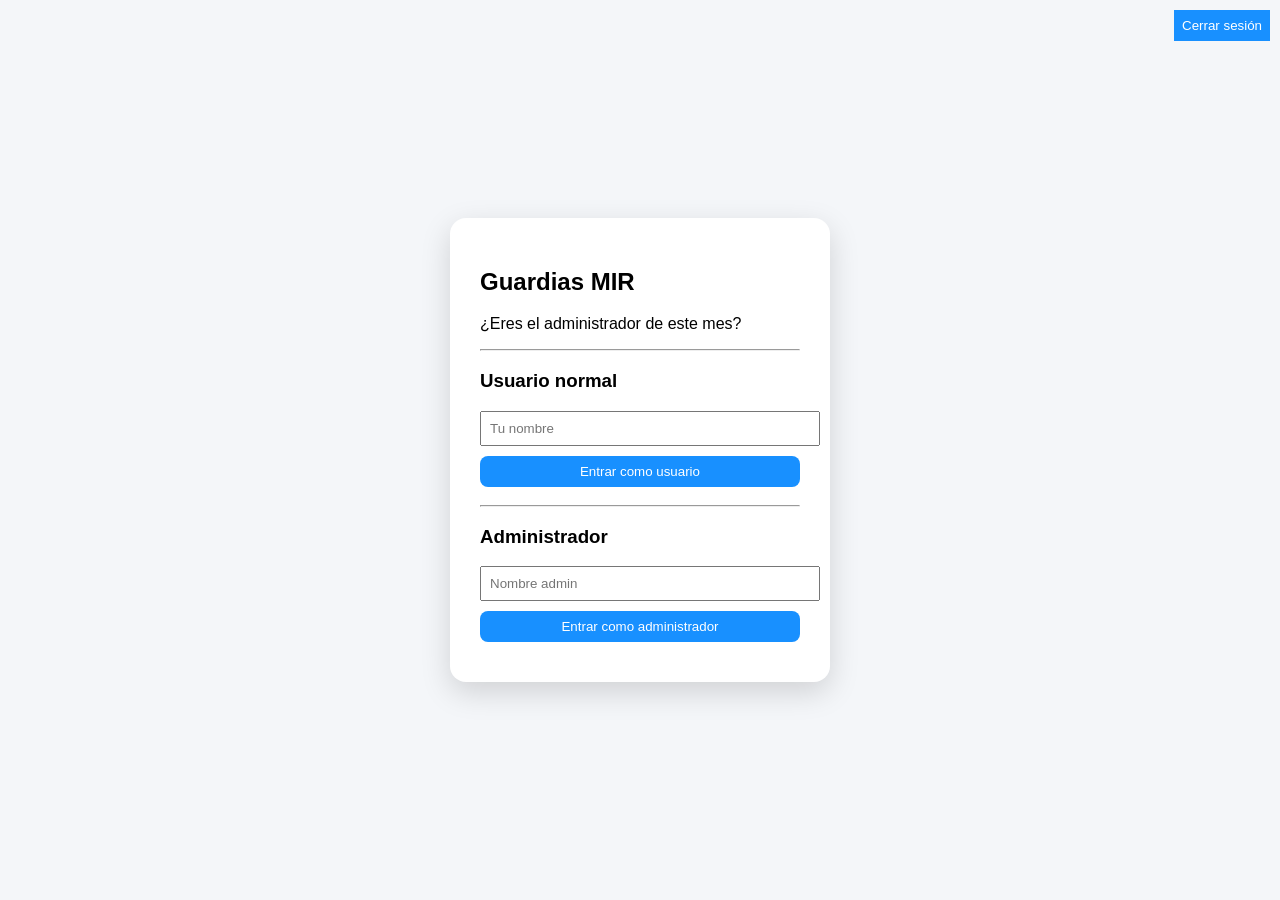
==== index.html @ bfbf1c12 "v9" ====
<!DOCTYPE html>
<html lang="es">
<head>
  <meta charset="UTF-8">
  <title>Guardias MIR</title>
  <link rel="stylesheet" href="styles.css">
</head>

<body>

<!-- LOGIN -->
<div id="loginScreen" class="login-overlay">

  <div class="login-card">
    <h2>Guardias MIR</h2>

    <p>¿Eres el administrador de este mes?</p>

    <hr>

    <h3>Usuario normal</h3>
    <input id="userNameLogin" placeholder="Tu nombre">
    <button onclick="loginUser()">Entrar como usuario</button>

    <hr>

    <h3>Administrador</h3>
    <input id="adminNameLogin" placeholder="Nombre admin">
    <button onclick="loginAdmin()">Entrar como administrador</button>

  </div>

</div>

<!-- TOP BAR -->
<div id="topBar" class="topbar hidden">
  <span id="roleBadge"></span>
  <button onclick="logout()">Cerrar sesión</button>
</div>

<!-- APP -->
<div id="app" class="hidden">

  <div class="container">

    <div class="calendar">
      <h2 id="monthTitle"></h2>
      <div id="calendarGrid"></div>
    </div>

    <div class="sidebar">

      <h3>Proponer guardias</h3>

      <input id="name" disabled>

      <select id="level">
        <option>R1</option>
        <option>R2</option>
        <option>R3</option>
        <option>R4</option>
      </select>

      <input id="numShifts" type="number" min="2" max="4" value="2">

      <input id="days" placeholder="1,5,12">

      <button onclick="submitProposal()">Enviar propuesta</button>

      <hr>

      <button id="resetBtn" onclick="resetMonth()">Reset mes</button>
      <button id="restoreBtn" onclick="restoreMonth()">Restaurar mes</button>

      <h3>Usuarios</h3>
      <div id="userList"></div>

    </div>

  </div>

</div>

<script src="app.js"></script>
</body>
</html>
---- styles.css ----
body {
  margin: 0;
  font-family: Arial;
  background: #f4f6f9;
}

.container {
  display: flex;
  height: 100vh;
}

.calendar {
  flex: 2;
  padding: 20px;
}

#calendarGrid {
  display: grid;
  grid-template-columns: repeat(7, 1fr);
  gap: 10px;
}

.day {
  background: white;
  border-radius: 10px;
  padding: 10px;
  min-height: 100px;
  box-shadow: 0 2px 5px rgba(0,0,0,0.1);
}

.day-number {
  font-weight: bold;
}

.shift {
  padding: 3px;
  margin-top: 4px;
  border-radius: 5px;
  font-size: 12px;
}

/* Estados */
.suggested { background: #ffe58a; }
.confirmed { background: #95de64; }
.conflict { background: #ff7875; }

.sidebar {
  flex: 1;
  background: #fff;
  padding: 20px;
  border-left: 1px solid #ddd;
}

input, select, button {
  width: 100%;
  margin-bottom: 10px;
  padding: 8px;
}

button {
  background: #1890ff;
  color: white;
  border: none;
  cursor: pointer;
}

.day.drag-over {
  outline: 2px dashed #1890ff;
}

.login {
  position: fixed;
  inset: 0;
  background: white;
  display: flex;
  flex-direction: column;
  justify-content: center;
  align-items: center;
  gap: 10px;
}
.hidden { display: none; }

.login-overlay {
  position: fixed;
  inset: 0;
  background: #f4f6f9;
  display: flex;
  justify-content: center;
  align-items: center;
}

.login-card {
  background: white;
  padding: 30px;
  border-radius: 16px;
  width: 320px;
  box-shadow: 0 10px 30px rgba(0,0,0,0.15);
}

.login-card input {
  width: 100%;
  padding: 8px;
  margin-bottom: 10px;
}

.login-card button {
  width: 100%;
  border-radius: 8px;
  margin-bottom: 10px;
}

.topbar {
  position: fixed;
  top: 10px;
  right: 10px;
  display: flex;
  gap: 10px;
  align-items: center;
}

#roleBadge {
  padding: 5px 10px;
  border-radius: 8px;
  color: white;
  font-weight: bold;
}

.admin { background: green; }
.user { background: gray; }
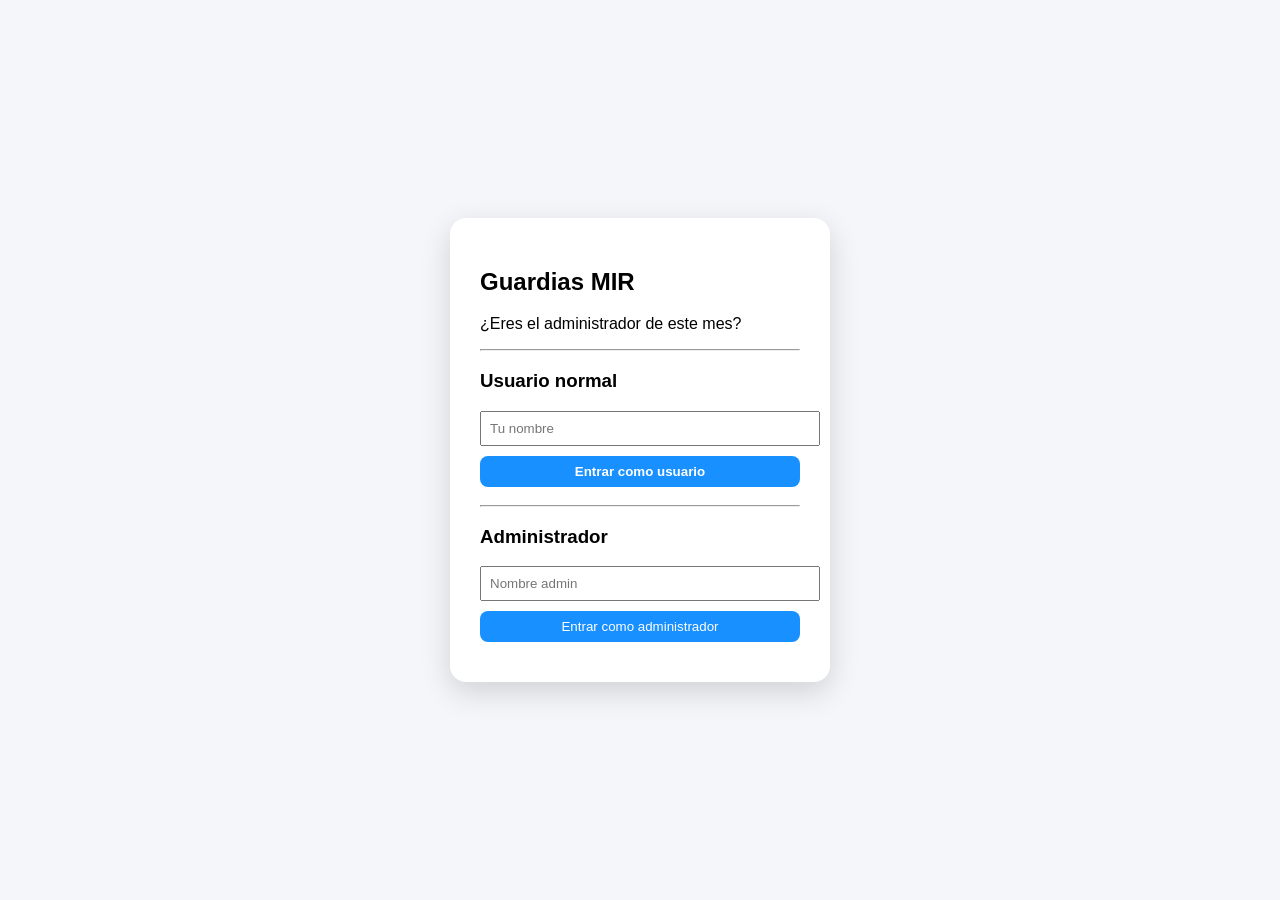
==== commit 0351d8ef: "V12" ====
--- a/index.html
+++ b/index.html
@@ -20,7 +20,9 @@
 
     <h3>Usuario normal</h3>
     <input id="userNameLogin" placeholder="Tu nombre">
-    <button onclick="loginUser()">Entrar como usuario</button>
+    <button onclick="loginUser()" style="background:#1890ff; font-weight:bold;">
+  Entrar como usuario
+</button>
 
     <hr>
 
@@ -36,6 +38,11 @@
 <div id="topBar" class="topbar hidden">
   <span id="roleBadge"></span>
   <button onclick="logout()">Cerrar sesión</button>
+  <div id="devPanel" class="hidden">
+  <button onclick="switchUser('user1')">Ana</button>
+  <button onclick="switchUser('user2')">Luis</button>
+  <button onclick="switchUser('user3')">Marta (Admin)</button>
+</div>
 </div>
 
 <!-- APP -->
--- a/styles.css
+++ b/styles.css
@@ -7,6 +7,7 @@
 .container {
   display: flex;
   height: 100vh;
+  width: 100%;
 }
 
 .calendar {
@@ -78,7 +79,9 @@
   align-items: center;
   gap: 10px;
 }
-.hidden { display: none; }
+.hidden {
+  display: none !important;
+}
 
 .login-overlay {
   position: fixed;
@@ -116,6 +119,7 @@
   display: flex;
   gap: 10px;
   align-items: center;
+  display: flex;
 }
 
 #roleBadge {
@@ -127,3 +131,8 @@
 
 .admin { background: green; }
 .user { background: gray; }
+#app {
+  width: 100%;
+  height: 100vh;
+  display: flex;
+}
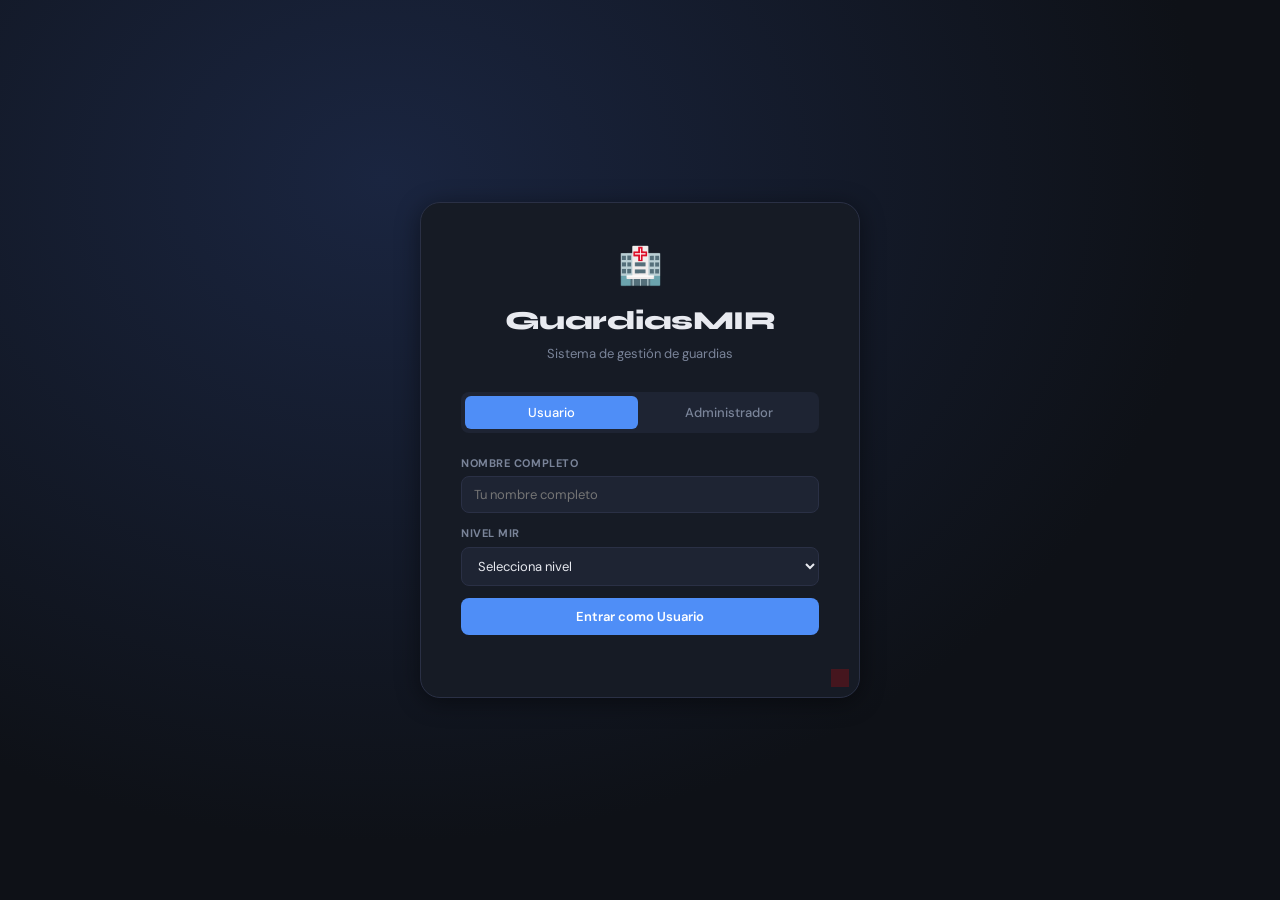
==== commit 028d949b: "v13" ====
--- a/index.html
+++ b/index.html
@@ -1,91 +1,251 @@
 <!DOCTYPE html>
 <html lang="es">
 <head>
-  <meta charset="UTF-8">
-  <title>Guardias MIR</title>
-  <link rel="stylesheet" href="styles.css">
+  <meta charset="UTF-8" />
+  <meta name="viewport" content="width=device-width, initial-scale=1.0"/>
+  <title>GuardiasMIR — Gestión de Guardias</title>
+  <link rel="stylesheet" href="styles.css"/>
+  <link href="https://fonts.googleapis.com/css2?family=DM+Sans:wght@300;400;500;600;700&family=Syne:wght@700;800&display=swap" rel="stylesheet"/>
 </head>
-
 <body>
 
-<!-- LOGIN -->
-<div id="loginScreen" class="login-overlay">
-
+<!-- ===================== LOGIN SCREEN ===================== -->
+<div id="login-screen" class="login-screen">
   <div class="login-card">
-    <h2>Guardias MIR</h2>
-
-    <p>¿Eres el administrador de este mes?</p>
-
-    <hr>
-
-    <h3>Usuario normal</h3>
-    <input id="userNameLogin" placeholder="Tu nombre">
-    <button onclick="loginUser()" style="background:#1890ff; font-weight:bold;">
-  Entrar como usuario
-</button>
-
-    <hr>
-
-    <h3>Administrador</h3>
-    <input id="adminNameLogin" placeholder="Nombre admin">
-    <button onclick="loginAdmin()">Entrar como administrador</button>
-
+    <div class="login-logo">
+      <span class="logo-icon">🏥</span>
+      <h1 class="logo-title">GuardiasMIR</h1>
+      <p class="logo-sub">Sistema de gestión de guardias</p>
+    </div>
+
+    <div class="login-tabs" id="login-tabs-bar">
+      <button class="tab-btn active" data-tab="user">Usuario</button>
+      <button class="tab-btn" data-tab="admin">Administrador</button>
+    </div>
+
+    <!-- Tab Usuario -->
+    <div id="tab-user" class="tab-content active">
+      <div class="form-group">
+        <label>Nombre completo</label>
+        <input type="text" id="login-user-name" placeholder="Tu nombre completo" autocomplete="off"/>
+      </div>
+      <div class="form-group">
+        <label>Nivel MIR</label>
+        <select id="login-user-level">
+          <option value="">Selecciona nivel</option>
+          <option value="R1">R1</option>
+          <option value="R2">R2</option>
+          <option value="R3">R3</option>
+          <option value="R4">R4</option>
+        </select>
+      </div>
+      <button class="btn-primary" id="btn-login-user">Entrar como Usuario</button>
+    </div>
+
+    <!-- Tab Administrador -->
+    <div id="tab-admin" class="tab-content">
+      <div class="form-group">
+        <label>Nombre de administrador</label>
+        <input type="text" id="login-admin-name" placeholder="Nombre del admin" autocomplete="off"/>
+      </div>
+      <div class="form-group">
+        <label>Contraseña</label>
+        <input type="password" id="login-admin-pass" placeholder="••••••••" autocomplete="off"/>
+      </div>
+      <button class="btn-primary" id="btn-login-admin">Entrar como Admin</button>
+    </div>
+
+    <!-- Tab DEV (oculto, triple clic esquina inferior derecha) -->
+    <div id="tab-dev" class="tab-content tab-dev-hidden">
+      <div class="dev-panel-header">
+        <span class="dev-badge-label">⚡ DEV MODE</span>
+        <span class="dev-panel-hint">Solo visible en entorno de pruebas</span>
+      </div>
+
+      <button class="btn-dev-enter" id="btn-login-dev">Entrar como DEV</button>
+
+      <div class="dev-divider">Cambiar a usuario existente</div>
+      <div id="dev-login-users-list" class="dev-login-users-list"></div>
+
+      <div class="dev-divider">Crear usuario rápido</div>
+      <div class="dev-quick-create">
+        <input type="text" id="dev-quick-name" placeholder="Nombre" class="dev-input"/>
+        <select id="dev-quick-level" class="dev-input">
+          <option value="R1">R1</option>
+          <option value="R2">R2</option>
+          <option value="R3">R3</option>
+          <option value="R4">R4</option>
+        </select>
+        <select id="dev-quick-rol" class="dev-input">
+          <option value="user">Usuario</option>
+          <option value="admin">Admin</option>
+        </select>
+        <button class="btn-dev-create-quick" id="btn-dev-quick-create">+ Crear y entrar</button>
+      </div>
+    </div>
+
+    <!-- Hotspot DEV invisible (esquina inferior derecha) -->
+    <div id="dev-trigger" class="dev-trigger"></div>
+
+    <div id="login-error" class="login-error"></div>
   </div>
-
 </div>
 
-<!-- TOP BAR -->
-<div id="topBar" class="topbar hidden">
-  <span id="roleBadge"></span>
-  <button onclick="logout()">Cerrar sesión</button>
-  <div id="devPanel" class="hidden">
-  <button onclick="switchUser('user1')">Ana</button>
-  <button onclick="switchUser('user2')">Luis</button>
-  <button onclick="switchUser('user3')">Marta (Admin)</button>
+<!-- ===================== APP ===================== -->
+<div id="app" class="app hidden">
+
+  <header class="topbar">
+    <div class="topbar-brand">🏥 <span>GuardiasMIR</span></div>
+    <div class="topbar-right">
+      <span id="topbar-rol" class="topbar-rol"></span>
+      <span id="topbar-user" class="topbar-user"></span>
+      <button class="btn-logout" id="btn-logout">Cerrar sesión</button>
+    </div>
+  </header>
+
+  <div class="main-layout">
+
+    <!-- CALENDARIO -->
+    <main class="calendar-area">
+      <div class="calendar-header">
+        <button class="cal-nav" id="btn-prev">‹</button>
+        <h2 id="calendar-title"></h2>
+        <button class="cal-nav" id="btn-next">›</button>
+      </div>
+      <div class="weekdays-header">
+        <div>Lun</div><div>Mar</div><div>Mié</div>
+        <div>Jue</div><div>Vie</div><div>Sáb</div><div>Dom</div>
+      </div>
+      <div class="calendar-grid" id="calendar-grid"></div>
+
+      <div id="pdf-section" class="pdf-section hidden">
+        <button class="btn-pdf" id="btn-export-pdf">📄 Exportar PDF del mes aprobado</button>
+      </div>
+    </main>
+
+    <!-- SIDEBAR -->
+    <aside class="sidebar">
+
+      <!-- Formulario propuesta -->
+      <div class="sidebar-card" id="form-card">
+        <h3 class="sidebar-title">📝 Proponer guardia</h3>
+
+        <div id="form-deadline-warning" class="alert-box alert-orange hidden">
+          ⚠️ Fuera de plazo. Las propuestas del mes siguiente solo se aceptan del día 1 al 15 del mes actual.
+        </div>
+        <div id="form-current-month-info" class="alert-box alert-blue hidden">
+          📅 Estás viendo el mes actual. Propón guardias directamente.
+        </div>
+
+        <div id="form-body">
+          <div class="form-group">
+            <label>Nombre</label>
+            <input type="text" id="prop-name" readonly/>
+          </div>
+          <div class="form-group">
+            <label>Nivel</label>
+            <input type="text" id="prop-level" readonly/>
+          </div>
+          <div class="form-group">
+            <label>Nº de guardias <span class="label-hint">(máx 5)</span></label>
+            <input type="number" id="prop-count" min="1" max="5" placeholder="Entre 1 y 5"/>
+          </div>
+          <div class="form-group">
+            <label>Días <span class="label-hint">(solo números, separados por comas)</span></label>
+            <input type="text" id="prop-days" placeholder="Ej: 3, 10, 17" autocomplete="off" inputmode="numeric"/>
+            <div id="prop-days-warning" class="prop-warning"></div>
+          </div>
+          <button class="btn-primary" id="btn-submit-prop">Proponer guardias</button>
+        </div>
+      </div>
+
+      <!-- Admin: Acciones -->
+      <div class="sidebar-card hidden" id="admin-card">
+        <h3 class="sidebar-title">⚙️ Administración</h3>
+        <div class="admin-actions">
+          <button class="btn-admin" id="btn-approve">✅ Aprobar mes visible</button>
+          <button class="btn-admin btn-warn" id="btn-reset">🗑️ Resetear mes visible</button>
+          <button class="btn-admin" id="btn-restore">♻️ Restaurar backup</button>
+        </div>
+        <div id="admin-status" class="admin-status"></div>
+      </div>
+
+      <!-- DEV: Panel gestión -->
+      <div class="sidebar-card hidden" id="dev-card">
+        <h3 class="sidebar-title">⚡ DEV — Gestión</h3>
+
+        <div class="dev-toggle-row">
+          <span class="dev-toggle-label">Permitir propuestas R1/R2</span>
+          <label class="toggle-switch">
+            <input type="checkbox" id="toggle-r1r2"/>
+            <span class="toggle-slider"></span>
+          </label>
+        </div>
+
+        <div class="dev-divider" style="margin:14px 0 10px">Crear usuario</div>
+        <div class="form-group">
+          <label>Nombre</label>
+          <input type="text" id="dev-new-name" placeholder="Nombre completo"/>
+        </div>
+        <div class="form-group">
+          <label>Nivel</label>
+          <select id="dev-new-level">
+            <option value="R1">R1</option>
+            <option value="R2">R2</option>
+            <option value="R3">R3</option>
+            <option value="R4">R4</option>
+          </select>
+        </div>
+        <div class="form-group">
+          <label>Rol</label>
+          <select id="dev-new-rol">
+            <option value="user">Usuario</option>
+            <option value="admin">Administrador</option>
+          </select>
+        </div>
+        <button class="btn-primary" id="btn-dev-create">Crear usuario</button>
+
+        <div class="dev-divider" style="margin:14px 0 10px">Cambiar sesión</div>
+        <div id="dev-user-switch-list" class="dev-switch-list"></div>
+      </div>
+
+      <!-- Lista usuarios (admin + dev) -->
+      <div class="sidebar-card hidden" id="users-card">
+        <div class="users-card-header">
+          <h3 class="sidebar-title" style="margin-bottom:0">👥 Usuarios registrados</h3>
+          <span id="users-count-badge" class="users-count-badge">0</span>
+        </div>
+        <div id="users-list" class="users-list"></div>
+      </div>
+
+    </aside>
+  </div>
 </div>
-</div>
-
-<!-- APP -->
-<div id="app" class="hidden">
-
-  <div class="container">
-
-    <div class="calendar">
-      <h2 id="monthTitle"></h2>
-      <div id="calendarGrid"></div>
-    </div>
-
-    <div class="sidebar">
-
-      <h3>Proponer guardias</h3>
-
-      <input id="name" disabled>
-
-      <select id="level">
-        <option>R1</option>
-        <option>R2</option>
-        <option>R3</option>
-        <option>R4</option>
-      </select>
-
-      <input id="numShifts" type="number" min="2" max="4" value="2">
-
-      <input id="days" placeholder="1,5,12">
-
-      <button onclick="submitProposal()">Enviar propuesta</button>
-
-      <hr>
-
-      <button id="resetBtn" onclick="resetMonth()">Reset mes</button>
-      <button id="restoreBtn" onclick="restoreMonth()">Restaurar mes</button>
-
-      <h3>Usuarios</h3>
-      <div id="userList"></div>
-
-    </div>
-
+
+<!-- ===================== MODAL DÍA ===================== -->
+<div id="day-modal" class="modal-overlay hidden">
+  <div class="modal-card">
+    <div class="modal-header">
+      <h3 id="modal-day-title">Guardias del día</h3>
+      <button class="modal-close" id="modal-close">✕</button>
+    </div>
+
+    <div id="modal-guards-list" class="modal-guards-list"></div>
+
+    <!-- Añadir guardia manualmente (solo admin/dev) -->
+    <div id="modal-add-guard-section" class="modal-add-section hidden">
+      <div class="modal-add-title">➕ Añadir guardia manualmente</div>
+      <div class="modal-add-row">
+        <select id="modal-add-user" class="modal-select">
+          <option value="">— Selecciona usuario —</option>
+        </select>
+        <button class="btn-modal-add" id="btn-modal-add-guard">Añadir</button>
+      </div>
+      <div id="modal-add-warning" class="prop-warning" style="margin-top:6px"></div>
+    </div>
+
+    <p id="modal-hint" class="modal-hint"></p>
   </div>
-
 </div>
 
 <script src="app.js"></script>
--- a/styles.css
+++ b/styles.css
@@ -1,138 +1,856 @@
+/* =============================================
+   GUARDIAS MIR — STYLES v2
+   ============================================= */
+
+:root {
+  --bg: #0e1117;
+  --bg2: #161b25;
+  --bg3: #1e2433;
+  --border: #2a3045;
+  --border-light: #333c54;
+  --text: #e8eaf0;
+  --text-muted: #7a8499;
+  --accent: #4f8ef7;
+  --accent-hover: #6ba3ff;
+  --green: #34c77b;
+  --yellow: #f5c842;
+  --red: #e05454;
+  --orange: #f08030;
+  --blue-soft: #3a7bd5;
+  --dev-color: #f5c842;
+  --admin-color: #34c77b;
+  --user-color: #a0aabe;
+  --radius: 12px;
+  --radius-sm: 8px;
+  --shadow: 0 4px 24px rgba(0,0,0,0.45);
+  --font-main: 'DM Sans', sans-serif;
+  --font-title: 'Syne', sans-serif;
+}
+
+*, *::before, *::after { box-sizing: border-box; margin: 0; padding: 0; }
+
 body {
-  margin: 0;
-  font-family: Arial;
-  background: #f4f6f9;
-}
-
-.container {
-  display: flex;
-  height: 100vh;
+  font-family: var(--font-main);
+  background: var(--bg);
+  color: var(--text);
+  min-height: 100vh;
+  font-size: 14px;
+  line-height: 1.5;
+}
+
+/* ===== LOGIN ===== */
+.login-screen {
+  display: flex;
+  align-items: center;
+  justify-content: center;
+  min-height: 100vh;
+  background: radial-gradient(ellipse at 30% 20%, #1a2540 0%, #0e1117 65%);
+}
+
+.login-card {
+  background: var(--bg2);
+  border: 1px solid var(--border);
+  border-radius: 20px;
+  padding: 36px 40px 32px;
   width: 100%;
-}
-
-.calendar {
-  flex: 2;
+  max-width: 440px;
+  box-shadow: var(--shadow);
+  position: relative;
+}
+
+.login-logo {
+  text-align: center;
+  margin-bottom: 28px;
+}
+.logo-icon { font-size: 36px; display: block; margin-bottom: 8px; }
+.logo-title {
+  font-family: var(--font-title);
+  font-size: 26px;
+  font-weight: 800;
+  letter-spacing: -0.5px;
+}
+.logo-sub { color: var(--text-muted); font-size: 13px; margin-top: 4px; }
+
+/* Tabs login */
+.login-tabs {
+  display: flex;
+  gap: 4px;
+  background: var(--bg3);
+  padding: 4px;
+  border-radius: var(--radius-sm);
+  margin-bottom: 22px;
+}
+.tab-btn {
+  flex: 1;
+  padding: 8px 12px;
+  border: none;
+  background: transparent;
+  color: var(--text-muted);
+  cursor: pointer;
+  border-radius: 6px;
+  font-family: var(--font-main);
+  font-size: 13px;
+  font-weight: 500;
+  transition: all 0.2s;
+}
+.tab-btn.active { background: var(--accent); color: #fff; }
+.tab-btn:hover:not(.active) { color: var(--text); }
+
+.tab-content { display: none; }
+.tab-content.active { display: block; }
+.tab-dev-hidden { display: none !important; }
+.tab-dev-hidden.dev-visible { display: block !important; }
+
+/* DEV panel en login */
+.dev-panel-header {
+  display: flex;
+  align-items: center;
+  justify-content: space-between;
+  margin-bottom: 14px;
+}
+.dev-badge-label {
+  font-size: 13px;
+  font-weight: 700;
+  color: var(--dev-color);
+  letter-spacing: 0.08em;
+}
+.dev-panel-hint {
+  font-size: 11px;
+  color: #555;
+}
+
+.btn-dev-enter {
+  width: 100%;
+  padding: 10px;
+  background: #1e1a08;
+  border: 1px solid var(--dev-color);
+  color: var(--dev-color);
+  border-radius: var(--radius-sm);
+  font-family: var(--font-main);
+  font-size: 13px;
+  font-weight: 700;
+  cursor: pointer;
+  transition: background 0.2s;
+  margin-bottom: 12px;
+}
+.btn-dev-enter:hover { background: #2a2510; }
+
+.dev-divider {
+  text-align: center;
+  font-size: 11px;
+  color: #444;
+  position: relative;
+  margin: 10px 0;
+}
+.dev-divider::before, .dev-divider::after {
+  content: '';
+  position: absolute;
+  top: 50%;
+  width: 30%;
+  height: 1px;
+  background: var(--border);
+}
+.dev-divider::before { left: 0; }
+.dev-divider::after { right: 0; }
+
+/* Lista usuarios en login DEV */
+.dev-login-users-list {
+  display: flex;
+  flex-direction: column;
+  gap: 5px;
+  max-height: 160px;
+  overflow-y: auto;
+  margin-bottom: 10px;
+  padding-right: 2px;
+}
+.dev-login-user-item {
+  display: flex;
+  align-items: center;
+  justify-content: space-between;
+  padding: 6px 10px;
+  background: var(--bg3);
+  border-radius: 6px;
+  font-size: 12px;
+  border: 1px solid var(--border);
+}
+.dev-login-user-item .info { color: var(--text-muted); }
+.dev-login-user-item .info strong { color: var(--text); }
+.dev-login-user-badge {
+  font-size: 10px;
+  padding: 1px 6px;
+  border-radius: 10px;
+  font-weight: 700;
+  margin: 0 6px;
+}
+.badge-admin { background: #0d2018; color: var(--admin-color); }
+.badge-user  { background: var(--bg); color: var(--text-muted); }
+.badge-dev   { background: #2a2510; color: var(--dev-color); }
+
+.btn-switch-login {
+  font-size: 11px;
+  padding: 3px 10px;
+  background: var(--accent);
+  color: #fff;
+  border: none;
+  border-radius: 4px;
+  cursor: pointer;
+  white-space: nowrap;
+}
+.btn-del-login {
+  font-size: 11px;
+  padding: 3px 8px;
+  background: transparent;
+  color: var(--red);
+  border: 1px solid var(--red);
+  border-radius: 4px;
+  cursor: pointer;
+  margin-left: 4px;
+}
+
+/* Quick create */
+.dev-quick-create {
+  display: grid;
+  grid-template-columns: 1fr 70px 70px;
+  gap: 6px;
+  align-items: center;
+  margin-top: 6px;
+}
+.dev-input {
+  background: var(--bg3);
+  border: 1px solid var(--border);
+  border-radius: 6px;
+  color: var(--text);
+  padding: 7px 8px;
+  font-family: var(--font-main);
+  font-size: 12px;
+  outline: none;
+  width: 100%;
+}
+.dev-input:focus { border-color: var(--dev-color); }
+.btn-dev-create-quick {
+  grid-column: 1 / -1;
+  padding: 8px;
+  background: #1e1a08;
+  border: 1px solid var(--dev-color);
+  color: var(--dev-color);
+  border-radius: 6px;
+  font-family: var(--font-main);
+  font-size: 12px;
+  font-weight: 700;
+  cursor: pointer;
+  transition: background 0.2s;
+}
+.btn-dev-create-quick:hover { background: #2a2510; }
+
+/* Dev trigger (hotspot invisible esquina inferior derecha) */
+.dev-trigger {
+  position: absolute;
+  bottom: 10px;
+  right: 10px;
+  width: 18px;
+  height: 18px;
+  cursor: pointer;
+  border-radius: 0;
+  opacity: 0.2;
+  z-index: 9999;
+  background: red;
+}
+
+/* Inputs generales */
+.form-group {
+  display: flex;
+  flex-direction: column;
+  gap: 5px;
+  margin-bottom: 12px;
+}
+.form-group label {
+  font-size: 11px;
+  font-weight: 700;
+  color: var(--text-muted);
+  text-transform: uppercase;
+  letter-spacing: 0.05em;
+  display: flex;
+  align-items: center;
+  gap: 6px;
+}
+.label-hint {
+  font-size: 10px;
+  font-weight: 400;
+  text-transform: none;
+  color: #555;
+  letter-spacing: 0;
+}
+.form-group input,
+.form-group select {
+  background: var(--bg3);
+  border: 1px solid var(--border);
+  border-radius: var(--radius-sm);
+  color: var(--text);
+  padding: 9px 12px;
+  font-family: var(--font-main);
+  font-size: 13px;
+  outline: none;
+  transition: border-color 0.2s;
+  width: 100%;
+}
+.form-group input:focus,
+.form-group select:focus { border-color: var(--accent); }
+.form-group input[readonly] { opacity: 0.55; cursor: default; }
+.form-group select option { background: var(--bg3); }
+
+.btn-primary {
+  width: 100%;
+  padding: 10px 16px;
+  background: var(--accent);
+  color: #fff;
+  border: none;
+  border-radius: var(--radius-sm);
+  font-family: var(--font-main);
+  font-size: 13px;
+  font-weight: 600;
+  cursor: pointer;
+  transition: background 0.2s, transform 0.1s;
+}
+.btn-primary:hover { background: var(--accent-hover); }
+.btn-primary:active { transform: scale(0.98); }
+.btn-primary:disabled { opacity: 0.35; cursor: not-allowed; }
+
+.login-error {
+  margin-top: 12px;
+  color: var(--red);
+  font-size: 12px;
+  text-align: center;
+  min-height: 18px;
+}
+
+/* ===== TOPBAR ===== */
+.topbar {
+  position: fixed;
+  top: 0; left: 0; right: 0;
+  height: 52px;
+  background: var(--bg2);
+  border-bottom: 1px solid var(--border);
+  display: flex;
+  align-items: center;
+  justify-content: space-between;
+  padding: 0 20px;
+  z-index: 100;
+}
+.topbar-brand {
+  font-family: var(--font-title);
+  font-size: 16px;
+  font-weight: 800;
+  display: flex;
+  align-items: center;
+  gap: 8px;
+}
+.topbar-right { display: flex; align-items: center; gap: 10px; }
+
+.topbar-rol {
+  font-size: 11px;
+  font-weight: 700;
+  padding: 3px 10px;
+  border-radius: 20px;
+  text-transform: uppercase;
+  letter-spacing: 0.08em;
+}
+.rol-dev   { background: #2a2510; color: var(--dev-color);   border: 1px solid var(--dev-color); }
+.rol-admin { background: #0d2018; color: var(--admin-color); border: 1px solid var(--admin-color); }
+.rol-user  { background: var(--bg3); color: var(--user-color); border: 1px solid var(--border); }
+
+.topbar-user {
+  font-size: 13px;
+  color: var(--text-muted);
+  max-width: 180px;
+  white-space: nowrap;
+  overflow: hidden;
+  text-overflow: ellipsis;
+}
+.btn-logout {
+  padding: 5px 12px;
+  background: transparent;
+  border: 1px solid var(--border);
+  color: var(--text-muted);
+  border-radius: 6px;
+  cursor: pointer;
+  font-size: 12px;
+  font-family: var(--font-main);
+  transition: all 0.2s;
+}
+.btn-logout:hover { border-color: var(--red); color: var(--red); }
+
+/* ===== LAYOUT ===== */
+.app { min-height: 100vh; }
+.hidden { display: none !important; }
+
+.main-layout {
+  display: grid;
+  grid-template-columns: 1fr 300px;
+  gap: 18px;
+  padding: 70px 18px 18px;
+  max-width: 1200px;
+  margin: 0 auto;
+}
+
+/* ===== CALENDARIO ===== */
+.calendar-area {
+  background: var(--bg2);
+  border: 1px solid var(--border);
+  border-radius: var(--radius);
   padding: 20px;
-}
-
-#calendarGrid {
+  align-self: start;
+}
+.calendar-header {
+  display: flex;
+  align-items: center;
+  justify-content: space-between;
+  margin-bottom: 18px;
+}
+.calendar-header h2 {
+  font-family: var(--font-title);
+  font-size: 19px;
+  font-weight: 800;
+  text-transform: capitalize;
+}
+.cal-nav {
+  background: var(--bg3);
+  border: 1px solid var(--border);
+  color: var(--text);
+  width: 34px; height: 34px;
+  border-radius: 8px;
+  font-size: 18px;
+  cursor: pointer;
+  display: flex; align-items: center; justify-content: center;
+  transition: all 0.2s;
+  line-height: 1;
+}
+.cal-nav:hover:not(:disabled) { background: var(--border); }
+.cal-nav:disabled { opacity: 0.3; cursor: not-allowed; }
+
+.weekdays-header {
   display: grid;
   grid-template-columns: repeat(7, 1fr);
-  gap: 10px;
-}
-
-.day {
-  background: white;
+  gap: 3px;
+  margin-bottom: 4px;
+}
+.weekdays-header div {
+  text-align: center;
+  font-size: 10px;
+  font-weight: 700;
+  color: var(--text-muted);
+  text-transform: uppercase;
+  letter-spacing: 0.05em;
+  padding: 4px 0;
+}
+
+.calendar-grid {
+  display: grid;
+  grid-template-columns: repeat(7, 1fr);
+  gap: 3px;
+}
+
+.cal-day {
+  background: var(--bg3);
+  border: 1px solid var(--border);
+  border-radius: var(--radius-sm);
+  min-height: 78px;
+  padding: 5px;
+  cursor: pointer;
+  transition: border-color 0.15s, background 0.15s;
+  position: relative;
+  overflow: hidden;
+}
+.cal-day:hover { border-color: var(--accent); background: #1a2035; }
+.cal-day.empty { background: transparent; border-color: transparent; cursor: default; pointer-events: none; }
+.cal-day.today { border-color: var(--accent); }
+.cal-day.weekend { background: #171e2e; }
+.cal-day.full-day { border-color: var(--red) !important; }
+
+.day-num {
+  font-size: 11px;
+  font-weight: 700;
+  color: var(--text-muted);
+  margin-bottom: 3px;
+}
+.cal-day.today .day-num { color: var(--accent); }
+
+.guard-chip {
+  display: block;
+  padding: 2px 5px;
+  border-radius: 4px;
+  font-size: 9px;
+  font-weight: 700;
+  margin-bottom: 2px;
+  white-space: nowrap;
+  overflow: hidden;
+  text-overflow: ellipsis;
+  max-width: 100%;
+}
+.guard-chip.pending  { background: var(--yellow); color: #1a1200; }
+.guard-chip.approved { background: var(--green);  color: #031a09; }
+
+.day-full-badge {
+  position: absolute;
+  top: 3px; right: 3px;
+  font-size: 8px;
+  background: var(--red);
+  color: #fff;
+  border-radius: 3px;
+  padding: 1px 3px;
+  font-weight: 800;
+  line-height: 1.4;
+}
+
+/* PDF */
+.pdf-section { margin-top: 14px; text-align: center; }
+.btn-pdf {
+  padding: 9px 22px;
+  background: var(--green);
+  color: #031a09;
+  border: none;
+  border-radius: var(--radius-sm);
+  font-family: var(--font-main);
+  font-weight: 700;
+  font-size: 13px;
+  cursor: pointer;
+  transition: opacity 0.2s;
+}
+.btn-pdf:hover { opacity: 0.85; }
+
+/* ===== SIDEBAR ===== */
+.sidebar {
+  display: flex;
+  flex-direction: column;
+  gap: 14px;
+  align-self: start;
+  position: sticky;
+  top: 70px;
+  max-height: calc(100vh - 80px);
+  overflow-y: auto;
+  padding-right: 2px;
+}
+
+.sidebar-card {
+  background: var(--bg2);
+  border: 1px solid var(--border);
+  border-radius: var(--radius);
+  padding: 16px;
+  flex-shrink: 0;
+}
+.sidebar-title {
+  font-size: 11px;
+  font-weight: 700;
+  color: var(--text-muted);
+  text-transform: uppercase;
+  letter-spacing: 0.07em;
+  margin-bottom: 12px;
+}
+
+/* Alertas en sidebar */
+.alert-box {
+  padding: 8px 11px;
+  border-radius: var(--radius-sm);
+  font-size: 11px;
+  line-height: 1.5;
+  margin-bottom: 12px;
+}
+.alert-orange { background: #221508; border: 1px solid var(--orange); color: var(--orange); }
+.alert-blue   { background: #0d1a2e; border: 1px solid var(--blue-soft); color: #6faaf5; }
+
+.prop-warning {
+  font-size: 11px;
+  color: var(--orange);
+  min-height: 14px;
+  line-height: 1.4;
+}
+
+/* Admin */
+.admin-actions { display: flex; flex-direction: column; gap: 7px; }
+.btn-admin {
+  width: 100%;
+  padding: 8px 12px;
+  background: var(--bg3);
+  border: 1px solid var(--border);
+  color: var(--text);
+  border-radius: var(--radius-sm);
+  font-family: var(--font-main);
+  font-size: 12px;
+  font-weight: 500;
+  cursor: pointer;
+  text-align: left;
+  transition: all 0.2s;
+}
+.btn-admin:hover { border-color: var(--accent); color: var(--accent); }
+.btn-admin.btn-warn:hover { border-color: var(--red); color: var(--red); }
+.admin-status {
+  margin-top: 8px;
+  font-size: 11px;
+  color: var(--text-muted);
+  min-height: 14px;
+}
+
+/* DEV toggle */
+.dev-toggle-row {
+  display: flex;
+  align-items: center;
+  justify-content: space-between;
+  padding: 8px 10px;
+  background: var(--bg3);
+  border-radius: var(--radius-sm);
+  border: 1px solid var(--border);
+  margin-bottom: 4px;
+}
+.dev-toggle-label { font-size: 12px; color: var(--text-muted); }
+
+.toggle-switch {
+  position: relative;
+  display: inline-block;
+  width: 38px; height: 20px;
+}
+.toggle-switch input { opacity: 0; width: 0; height: 0; }
+.toggle-slider {
+  position: absolute;
+  cursor: pointer;
+  inset: 0;
+  background: var(--bg);
+  border: 1px solid var(--border-light);
+  border-radius: 20px;
+  transition: background 0.2s;
+}
+.toggle-slider::before {
+  content: '';
+  position: absolute;
+  left: 2px; top: 2px;
+  width: 14px; height: 14px;
+  border-radius: 50%;
+  background: var(--text-muted);
+  transition: transform 0.2s, background 0.2s;
+}
+.toggle-switch input:checked + .toggle-slider { background: #1e3a10; border-color: var(--green); }
+.toggle-switch input:checked + .toggle-slider::before { transform: translateX(18px); background: var(--green); }
+
+/* DEV switch list */
+.dev-switch-list {
+  display: flex;
+  flex-direction: column;
+  gap: 5px;
+  max-height: 180px;
+  overflow-y: auto;
+}
+.switch-item {
+  display: flex;
+  align-items: center;
+  justify-content: space-between;
+  padding: 6px 9px;
+  background: var(--bg3);
+  border-radius: 6px;
+  font-size: 11px;
+  border: 1px solid var(--border);
+  gap: 4px;
+}
+.switch-item .info { flex: 1; color: var(--text-muted); }
+.switch-item .info strong { color: var(--text); }
+.btn-switch { font-size: 10px; padding: 2px 8px; background: var(--accent); color: #fff; border: none; border-radius: 4px; cursor: pointer; white-space: nowrap; }
+.btn-del    { font-size: 10px; padding: 2px 6px; background: transparent; color: var(--red); border: 1px solid var(--red); border-radius: 4px; cursor: pointer; margin-left: 3px; }
+
+/* Users card */
+.users-card-header {
+  display: flex;
+  align-items: center;
+  justify-content: space-between;
+  margin-bottom: 10px;
+}
+.users-count-badge {
+  font-size: 11px;
+  font-weight: 700;
+  background: var(--bg3);
+  color: var(--text-muted);
+  border: 1px solid var(--border);
+  border-radius: 20px;
+  padding: 2px 9px;
+}
+.users-list {
+  display: flex;
+  flex-direction: column;
+  gap: 5px;
+  max-height: 220px;
+  overflow-y: auto;
+  padding-right: 2px;
+}
+.user-item {
+  display: flex;
+  align-items: center;
+  justify-content: space-between;
+  padding: 6px 9px;
+  background: var(--bg3);
+  border-radius: 6px;
+  font-size: 12px;
+  border: 1px solid var(--border);
+  gap: 6px;
+}
+.user-item-name { flex: 1; }
+.user-item-name small { color: var(--text-muted); font-size: 10px; }
+.user-badge {
+  font-size: 10px;
+  padding: 2px 7px;
   border-radius: 10px;
-  padding: 10px;
-  min-height: 100px;
-  box-shadow: 0 2px 5px rgba(0,0,0,0.1);
-}
-
-.day-number {
-  font-weight: bold;
-}
-
-.shift {
-  padding: 3px;
-  margin-top: 4px;
-  border-radius: 5px;
-  font-size: 12px;
-}
-
-/* Estados */
-.suggested { background: #ffe58a; }
-.confirmed { background: #95de64; }
-.conflict { background: #ff7875; }
-
-.sidebar {
-  flex: 1;
-  background: #fff;
-  padding: 20px;
-  border-left: 1px solid #ddd;
-}
-
-input, select, button {
-  width: 100%;
-  margin-bottom: 10px;
-  padding: 8px;
-}
-
-button {
-  background: #1890ff;
-  color: white;
-  border: none;
-  cursor: pointer;
-}
-
-.day.drag-over {
-  outline: 2px dashed #1890ff;
-}
-
-.login {
+  font-weight: 700;
+  white-space: nowrap;
+}
+
+/* ===== MODAL ===== */
+.modal-overlay {
   position: fixed;
   inset: 0;
-  background: white;
+  background: rgba(0,0,0,0.65);
+  display: flex;
+  align-items: center;
+  justify-content: center;
+  z-index: 200;
+  backdrop-filter: blur(4px);
+}
+.modal-card {
+  background: var(--bg2);
+  border: 1px solid var(--border);
+  border-radius: var(--radius);
+  padding: 22px;
+  min-width: 310px;
+  max-width: 430px;
+  width: 92%;
+  box-shadow: var(--shadow);
+  max-height: 90vh;
+  overflow-y: auto;
+}
+.modal-header {
+  display: flex;
+  align-items: center;
+  justify-content: space-between;
+  margin-bottom: 14px;
+}
+.modal-header h3 { font-size: 14px; font-weight: 700; }
+.modal-close {
+  background: none; border: none;
+  color: var(--text-muted); cursor: pointer; font-size: 15px;
+}
+.modal-close:hover { color: var(--red); }
+
+.modal-guards-list {
   display: flex;
   flex-direction: column;
-  justify-content: center;
-  align-items: center;
-  gap: 10px;
-}
-.hidden {
-  display: none !important;
-}
-
-.login-overlay {
-  position: fixed;
-  inset: 0;
-  background: #f4f6f9;
-  display: flex;
-  justify-content: center;
-  align-items: center;
-}
-
-.login-card {
-  background: white;
-  padding: 30px;
-  border-radius: 16px;
-  width: 320px;
-  box-shadow: 0 10px 30px rgba(0,0,0,0.15);
-}
-
-.login-card input {
-  width: 100%;
-  padding: 8px;
-  margin-bottom: 10px;
-}
-
-.login-card button {
-  width: 100%;
-  border-radius: 8px;
-  margin-bottom: 10px;
-}
-
-.topbar {
-  position: fixed;
-  top: 10px;
-  right: 10px;
-  display: flex;
-  gap: 10px;
-  align-items: center;
-  display: flex;
-}
-
-#roleBadge {
-  padding: 5px 10px;
-  border-radius: 8px;
-  color: white;
-  font-weight: bold;
-}
-
-.admin { background: green; }
-.user { background: gray; }
-#app {
-  width: 100%;
-  height: 100vh;
-  display: flex;
-}
+  gap: 7px;
+  margin-bottom: 14px;
+}
+.modal-guard-item {
+  display: flex;
+  align-items: center;
+  gap: 8px;
+  padding: 8px 11px;
+  border-radius: var(--radius-sm);
+  font-size: 13px;
+}
+.modal-guard-item.pending  { background: #1e1900; border: 1px solid #5a4a00; }
+.modal-guard-item.approved { background: #061409; border: 1px solid #1a4d28; }
+.modal-guard-name { flex: 1; font-weight: 600; }
+.modal-guard-level {
+  font-size: 10px;
+  padding: 2px 7px;
+  border-radius: 4px;
+  font-weight: 700;
+  background: var(--bg3);
+  color: var(--text-muted);
+}
+.btn-delete-guard {
+  padding: 3px 9px;
+  background: transparent;
+  border: 1px solid var(--red);
+  color: var(--red);
+  border-radius: 4px;
+  font-size: 10px;
+  cursor: pointer;
+  transition: background 0.15s;
+  white-space: nowrap;
+}
+.btn-delete-guard:hover { background: var(--red); color: #fff; }
+
+/* Modal añadir guardia */
+.modal-add-section {
+  background: var(--bg3);
+  border: 1px solid var(--border);
+  border-radius: var(--radius-sm);
+  padding: 12px;
+  margin-bottom: 12px;
+}
+.modal-add-title {
+  font-size: 11px;
+  font-weight: 700;
+  color: var(--text-muted);
+  text-transform: uppercase;
+  letter-spacing: 0.06em;
+  margin-bottom: 9px;
+}
+.modal-add-row {
+  display: flex;
+  gap: 7px;
+  align-items: center;
+}
+.modal-select {
+  flex: 1;
+  background: var(--bg2);
+  border: 1px solid var(--border);
+  border-radius: 6px;
+  color: var(--text);
+  padding: 7px 9px;
+  font-family: var(--font-main);
+  font-size: 12px;
+  outline: none;
+}
+.modal-select:focus { border-color: var(--accent); }
+.modal-select option { background: var(--bg3); }
+
+.btn-modal-add {
+  padding: 7px 14px;
+  background: var(--accent);
+  color: #fff;
+  border: none;
+  border-radius: 6px;
+  font-family: var(--font-main);
+  font-size: 12px;
+  font-weight: 600;
+  cursor: pointer;
+  white-space: nowrap;
+  transition: background 0.2s;
+}
+.btn-modal-add:hover { background: var(--accent-hover); }
+
+.modal-hint {
+  font-size: 11px;
+  color: var(--text-muted);
+  font-style: italic;
+  text-align: center;
+}
+
+/* ===== SCROLLBARS ===== */
+::-webkit-scrollbar { width: 5px; height: 5px; }
+::-webkit-scrollbar-track { background: transparent; }
+::-webkit-scrollbar-thumb { background: var(--border-light); border-radius: 3px; }
+
+/* ===== RESPONSIVE ===== */
+@media (max-width: 780px) {
+  .main-layout { grid-template-columns: 1fr; padding: 64px 10px 10px; }
+  .sidebar { position: static; max-height: none; overflow-y: visible; }
+}
+
+/* ===== PRINT ===== */
+@media print {
+  .topbar, .sidebar, .pdf-section, .cal-nav, .modal-overlay { display: none !important; }
+  .main-layout { grid-template-columns: 1fr; padding: 0; }
+  .calendar-area { border: none; }
+  body { background: #fff; color: #000; }
+  .cal-day { border-color: #ccc; background: #fff; min-height: 65px; }
+  .guard-chip.pending  { background: #ffd700; color: #000; }
+  .guard-chip.approved { background: #90ee90; color: #000; }
+  .day-num { color: #333; }
+}
+.dev-visible {
+  display: block !important;
+}
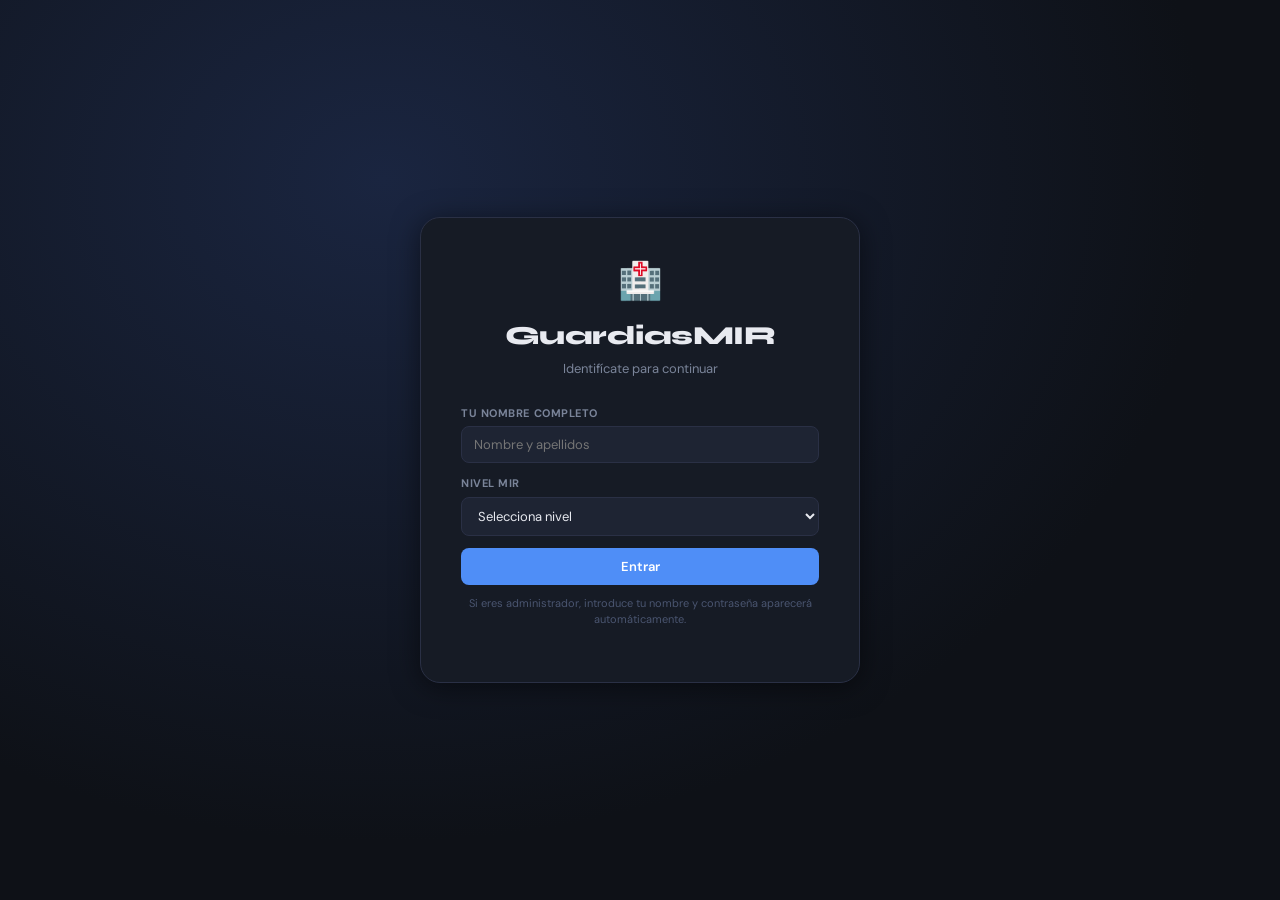
==== commit 55d91cb0: "v14" ====
--- a/index.html
+++ b/index.html
@@ -1,37 +1,32 @@
 <!DOCTYPE html>
 <html lang="es">
 <head>
-  <meta charset="UTF-8" />
+  <meta charset="UTF-8"/>
   <meta name="viewport" content="width=device-width, initial-scale=1.0"/>
-  <title>GuardiasMIR — Gestión de Guardias</title>
+  <title>GuardiasMIR</title>
   <link rel="stylesheet" href="styles.css"/>
   <link href="https://fonts.googleapis.com/css2?family=DM+Sans:wght@300;400;500;600;700&family=Syne:wght@700;800&display=swap" rel="stylesheet"/>
 </head>
 <body>
 
-<!-- ===================== LOGIN SCREEN ===================== -->
+<!-- ==================== LOGIN ==================== -->
 <div id="login-screen" class="login-screen">
   <div class="login-card">
     <div class="login-logo">
       <span class="logo-icon">🏥</span>
       <h1 class="logo-title">GuardiasMIR</h1>
-      <p class="logo-sub">Sistema de gestión de guardias</p>
-    </div>
-
-    <div class="login-tabs" id="login-tabs-bar">
-      <button class="tab-btn active" data-tab="user">Usuario</button>
-      <button class="tab-btn" data-tab="admin">Administrador</button>
-    </div>
-
-    <!-- Tab Usuario -->
-    <div id="tab-user" class="tab-content active">
+      <p class="logo-sub">Identifícate para continuar</p>
+    </div>
+
+    <!-- Pantalla única: solo nombre + nivel -->
+    <div id="login-main" class="login-main">
       <div class="form-group">
-        <label>Nombre completo</label>
-        <input type="text" id="login-user-name" placeholder="Tu nombre completo" autocomplete="off"/>
+        <label>Tu nombre completo</label>
+        <input type="text" id="login-name" placeholder="Nombre y apellidos" autocomplete="off"/>
       </div>
       <div class="form-group">
         <label>Nivel MIR</label>
-        <select id="login-user-level">
+        <select id="login-level">
           <option value="">Selecciona nivel</option>
           <option value="R1">R1</option>
           <option value="R2">R2</option>
@@ -39,42 +34,38 @@
           <option value="R4">R4</option>
         </select>
       </div>
-      <button class="btn-primary" id="btn-login-user">Entrar como Usuario</button>
-    </div>
-
-    <!-- Tab Administrador -->
-    <div id="tab-admin" class="tab-content">
-      <div class="form-group">
-        <label>Nombre de administrador</label>
-        <input type="text" id="login-admin-name" placeholder="Nombre del admin" autocomplete="off"/>
-      </div>
-      <div class="form-group">
-        <label>Contraseña</label>
-        <input type="password" id="login-admin-pass" placeholder="••••••••" autocomplete="off"/>
-      </div>
-      <button class="btn-primary" id="btn-login-admin">Entrar como Admin</button>
-    </div>
-
-    <!-- Tab DEV (oculto, triple clic esquina inferior derecha) -->
-    <div id="tab-dev" class="tab-content tab-dev-hidden">
+      <button class="btn-primary" id="btn-login-user">Entrar</button>
+      <p class="login-hint">Si eres administrador, introduce tu nombre y contraseña aparecerá automáticamente.</p>
+      <!-- Campo pass oculto que aparece si el nombre coincide con un admin -->
+      <div id="login-admin-pass-group" class="form-group hidden" style="margin-top:10px">
+        <label>Contraseña de administrador</label>
+        <input type="password" id="login-pass" placeholder="••••••••" autocomplete="off"/>
+      </div>
+    </div>
+
+    <!-- DEV panel (triple clic esquina) -->
+    <div id="tab-dev" class="tab-dev-hidden">
       <div class="dev-panel-header">
         <span class="dev-badge-label">⚡ DEV MODE</span>
-        <span class="dev-panel-hint">Solo visible en entorno de pruebas</span>
-      </div>
-
+        <span class="dev-panel-hint">Solo entorno de pruebas</span>
+      </div>
       <button class="btn-dev-enter" id="btn-login-dev">Entrar como DEV</button>
-
+      <div class="dev-divider">Simular día del mes</div>
+      <div class="dev-date-row">
+        <label class="dev-small-label">Día simulado</label>
+        <input type="number" id="dev-fake-day" min="1" max="31" placeholder="Día (1-31)" class="dev-input" style="width:100px"/>
+        <button class="btn-dev-apply-date" id="btn-dev-apply-date">Aplicar</button>
+        <button class="btn-dev-reset-date" id="btn-dev-reset-date">Reset</button>
+      </div>
+      <div id="dev-fake-day-status" class="dev-fake-status"></div>
       <div class="dev-divider">Cambiar a usuario existente</div>
       <div id="dev-login-users-list" class="dev-login-users-list"></div>
-
       <div class="dev-divider">Crear usuario rápido</div>
       <div class="dev-quick-create">
         <input type="text" id="dev-quick-name" placeholder="Nombre" class="dev-input"/>
         <select id="dev-quick-level" class="dev-input">
-          <option value="R1">R1</option>
-          <option value="R2">R2</option>
-          <option value="R3">R3</option>
-          <option value="R4">R4</option>
+          <option value="R1">R1</option><option value="R2">R2</option>
+          <option value="R3">R3</option><option value="R4">R4</option>
         </select>
         <select id="dev-quick-rol" class="dev-input">
           <option value="user">Usuario</option>
@@ -84,14 +75,12 @@
       </div>
     </div>
 
-    <!-- Hotspot DEV invisible (esquina inferior derecha) -->
     <div id="dev-trigger" class="dev-trigger"></div>
-
     <div id="login-error" class="login-error"></div>
   </div>
 </div>
 
-<!-- ===================== APP ===================== -->
+<!-- ==================== APP ==================== -->
 <div id="app" class="app hidden">
 
   <header class="topbar">
@@ -116,8 +105,11 @@
         <div>Lun</div><div>Mar</div><div>Mié</div>
         <div>Jue</div><div>Vie</div><div>Sáb</div><div>Dom</div>
       </div>
+      <!-- Hint drag/drop solo admin/dev -->
+      <div id="cal-hint" class="cal-hint hidden">
+        💡 Arrastra un nombre a otro día para moverlo. Doble clic en una casilla para añadir guardia.
+      </div>
       <div class="calendar-grid" id="calendar-grid"></div>
-
       <div id="pdf-section" class="pdf-section hidden">
         <button class="btn-pdf" id="btn-export-pdf">📄 Exportar PDF del mes aprobado</button>
       </div>
@@ -129,14 +121,10 @@
       <!-- Formulario propuesta -->
       <div class="sidebar-card" id="form-card">
         <h3 class="sidebar-title">📝 Proponer guardia</h3>
-
-        <div id="form-deadline-warning" class="alert-box alert-orange hidden">
-          ⚠️ Fuera de plazo. Las propuestas del mes siguiente solo se aceptan del día 1 al 15 del mes actual.
-        </div>
+        <div id="form-deadline-warning" class="alert-box alert-orange hidden"></div>
         <div id="form-current-month-info" class="alert-box alert-blue hidden">
-          📅 Estás viendo el mes actual. Propón guardias directamente.
-        </div>
-
+          📅 Viendo mes actual — propón tus días.
+        </div>
         <div id="form-body">
           <div class="form-group">
             <label>Nombre</label>
@@ -147,11 +135,11 @@
             <input type="text" id="prop-level" readonly/>
           </div>
           <div class="form-group">
-            <label>Nº de guardias <span class="label-hint">(máx 5)</span></label>
+            <label>Nº de guardias <span class="label-hint">(1–5)</span></label>
             <input type="number" id="prop-count" min="1" max="5" placeholder="Entre 1 y 5"/>
           </div>
           <div class="form-group">
-            <label>Días <span class="label-hint">(solo números, separados por comas)</span></label>
+            <label>Días <span class="label-hint">(números separados por comas)</span></label>
             <input type="text" id="prop-days" placeholder="Ej: 3, 10, 17" autocomplete="off" inputmode="numeric"/>
             <div id="prop-days-warning" class="prop-warning"></div>
           </div>
@@ -159,28 +147,109 @@
         </div>
       </div>
 
-      <!-- Admin: Acciones -->
+      <!-- Admin -->
       <div class="sidebar-card hidden" id="admin-card">
         <h3 class="sidebar-title">⚙️ Administración</h3>
         <div class="admin-actions">
           <button class="btn-admin" id="btn-approve">✅ Aprobar mes visible</button>
           <button class="btn-admin btn-warn" id="btn-reset">🗑️ Resetear mes visible</button>
-          <button class="btn-admin" id="btn-restore">♻️ Restaurar backup</button>
+          <button class="btn-admin" id="btn-restore">♻️ Restaurar mes borrado</button>
         </div>
         <div id="admin-status" class="admin-status"></div>
       </div>
 
-      <!-- DEV: Panel gestión -->
+      <!-- DEV -->
       <div class="sidebar-card hidden" id="dev-card">
-        <h3 class="sidebar-title">⚡ DEV — Gestión</h3>
-
-        <div class="dev-toggle-row">
-          <span class="dev-toggle-label">Permitir propuestas R1/R2</span>
-          <label class="toggle-switch">
-            <input type="checkbox" id="toggle-r1r2"/>
-            <span class="toggle-slider"></span>
-          </label>
-        </div>
+        <h3 class="sidebar-title">⚡ DEV — Restricciones</h3>
+
+        <div class="dev-toggles-list">
+
+          <div class="dev-toggle-row">
+            <div class="dev-toggle-info">
+              <span class="dev-toggle-label">Permitir R1/R2 proponer</span>
+              <span class="dev-toggle-hint">Por defecto bloqueado</span>
+            </div>
+            <label class="toggle-switch">
+              <input type="checkbox" id="toggle-r1r2"/>
+              <span class="toggle-slider"></span>
+            </label>
+          </div>
+
+          <div class="dev-toggle-row">
+            <div class="dev-toggle-info">
+              <span class="dev-toggle-label">Requerir mezcla R3/R4 + R1/R2</span>
+              <span class="dev-toggle-hint">Obliga combinación de niveles</span>
+            </div>
+            <label class="toggle-switch">
+              <input type="checkbox" id="toggle-level-mix" checked/>
+              <span class="toggle-slider"></span>
+            </label>
+          </div>
+
+          <div class="dev-toggle-row">
+            <div class="dev-toggle-info">
+              <span class="dev-toggle-label">Límite 2 personas entre semana</span>
+              <span class="dev-toggle-hint">Mar–Vie máx 2</span>
+            </div>
+            <label class="toggle-switch">
+              <input type="checkbox" id="toggle-limit-week" checked/>
+              <span class="toggle-slider"></span>
+            </label>
+          </div>
+
+          <div class="dev-toggle-row">
+            <div class="dev-toggle-info">
+              <span class="dev-toggle-label">Límite 3 en Lunes</span>
+              <span class="dev-toggle-hint">Lunes máx 3</span>
+            </div>
+            <label class="toggle-switch">
+              <input type="checkbox" id="toggle-limit-mon" checked/>
+              <span class="toggle-slider"></span>
+            </label>
+          </div>
+
+          <div class="dev-toggle-row">
+            <div class="dev-toggle-info">
+              <span class="dev-toggle-label">Límite 3 en Sábados</span>
+              <span class="dev-toggle-hint">Sáb máx 3</span>
+            </div>
+            <label class="toggle-switch">
+              <input type="checkbox" id="toggle-limit-sat" checked/>
+              <span class="toggle-slider"></span>
+            </label>
+          </div>
+
+          <div class="dev-toggle-row">
+            <div class="dev-toggle-info">
+              <span class="dev-toggle-label">Límite 3 en Domingos</span>
+              <span class="dev-toggle-hint">Dom máx 3</span>
+            </div>
+            <label class="toggle-switch">
+              <input type="checkbox" id="toggle-limit-sun" checked/>
+              <span class="toggle-slider"></span>
+            </label>
+          </div>
+
+          <div class="dev-toggle-row">
+            <div class="dev-toggle-info">
+              <span class="dev-toggle-label">Plazo propuestas mes siguiente</span>
+              <span class="dev-toggle-hint">Bloquear tras día 15</span>
+            </div>
+            <label class="toggle-switch">
+              <input type="checkbox" id="toggle-deadline" checked/>
+              <span class="toggle-slider"></span>
+            </label>
+          </div>
+
+        </div>
+
+        <div class="dev-divider" style="margin:14px 0 10px">Simular día actual</div>
+        <div class="dev-date-row-app">
+          <input type="number" id="dev-fake-day-app" min="1" max="31" placeholder="Día (1-31)" class="dev-input"/>
+          <button class="btn-dev-apply-date" id="btn-dev-apply-date-app">Aplicar</button>
+          <button class="btn-dev-reset-date" id="btn-dev-reset-date-app">Reset</button>
+        </div>
+        <div id="dev-fake-day-status-app" class="dev-fake-status"></div>
 
         <div class="dev-divider" style="margin:14px 0 10px">Crear usuario</div>
         <div class="form-group">
@@ -190,10 +259,8 @@
         <div class="form-group">
           <label>Nivel</label>
           <select id="dev-new-level">
-            <option value="R1">R1</option>
-            <option value="R2">R2</option>
-            <option value="R3">R3</option>
-            <option value="R4">R4</option>
+            <option value="R1">R1</option><option value="R2">R2</option>
+            <option value="R3">R3</option><option value="R4">R4</option>
           </select>
         </div>
         <div class="form-group">
@@ -209,7 +276,7 @@
         <div id="dev-user-switch-list" class="dev-switch-list"></div>
       </div>
 
-      <!-- Lista usuarios (admin + dev) -->
+      <!-- Usuarios (admin+dev) -->
       <div class="sidebar-card hidden" id="users-card">
         <div class="users-card-header">
           <h3 class="sidebar-title" style="margin-bottom:0">👥 Usuarios registrados</h3>
@@ -222,31 +289,26 @@
   </div>
 </div>
 
-<!-- ===================== MODAL DÍA ===================== -->
-<div id="day-modal" class="modal-overlay hidden">
-  <div class="modal-card">
+<!-- ==================== MODAL AÑADIR GUARDIA (doble clic) ==================== -->
+<div id="add-modal" class="modal-overlay hidden">
+  <div class="modal-card" style="max-width:360px">
     <div class="modal-header">
-      <h3 id="modal-day-title">Guardias del día</h3>
-      <button class="modal-close" id="modal-close">✕</button>
-    </div>
-
-    <div id="modal-guards-list" class="modal-guards-list"></div>
-
-    <!-- Añadir guardia manualmente (solo admin/dev) -->
-    <div id="modal-add-guard-section" class="modal-add-section hidden">
-      <div class="modal-add-title">➕ Añadir guardia manualmente</div>
-      <div class="modal-add-row">
-        <select id="modal-add-user" class="modal-select">
-          <option value="">— Selecciona usuario —</option>
-        </select>
-        <button class="btn-modal-add" id="btn-modal-add-guard">Añadir</button>
-      </div>
-      <div id="modal-add-warning" class="prop-warning" style="margin-top:6px"></div>
-    </div>
-
-    <p id="modal-hint" class="modal-hint"></p>
+      <h3 id="add-modal-title">Añadir guardia</h3>
+      <button class="modal-close" id="add-modal-close">✕</button>
+    </div>
+    <div class="form-group" style="margin-top:4px">
+      <label>Usuario</label>
+      <select id="add-modal-user" class="modal-select">
+        <option value="">— Selecciona —</option>
+      </select>
+    </div>
+    <div id="add-modal-warning" class="prop-warning" style="margin-bottom:8px"></div>
+    <button class="btn-primary" id="btn-add-modal-confirm">Añadir guardia</button>
   </div>
 </div>
+
+<!-- ==================== DRAG GHOST ==================== -->
+<div id="drag-ghost" class="drag-ghost hidden"></div>
 
 <script src="app.js"></script>
 </body>
--- a/styles.css
+++ b/styles.css
@@ -1,5 +1,5 @@
 /* =============================================
-   GUARDIAS MIR — STYLES v2
+   GUARDIAS MIR — STYLES v3
    ============================================= */
 
 :root {
@@ -16,21 +16,21 @@
   --yellow: #f5c842;
   --red: #e05454;
   --orange: #f08030;
-  --blue-soft: #3a7bd5;
+  --blue-info: #3a7bd5;
   --dev-color: #f5c842;
   --admin-color: #34c77b;
   --user-color: #a0aabe;
   --radius: 12px;
   --radius-sm: 8px;
-  --shadow: 0 4px 24px rgba(0,0,0,0.45);
-  --font-main: 'DM Sans', sans-serif;
+  --shadow: 0 4px 28px rgba(0,0,0,0.5);
+  --font: 'DM Sans', sans-serif;
   --font-title: 'Syne', sans-serif;
 }
 
 *, *::before, *::after { box-sizing: border-box; margin: 0; padding: 0; }
 
 body {
-  font-family: var(--font-main);
+  font-family: var(--font);
   background: var(--bg);
   color: var(--text);
   min-height: 100vh;
@@ -46,337 +46,144 @@
   min-height: 100vh;
   background: radial-gradient(ellipse at 30% 20%, #1a2540 0%, #0e1117 65%);
 }
-
 .login-card {
   background: var(--bg2);
   border: 1px solid var(--border);
   border-radius: 20px;
-  padding: 36px 40px 32px;
+  padding: 36px 40px 28px;
   width: 100%;
   max-width: 440px;
   box-shadow: var(--shadow);
   position: relative;
 }
-
-.login-logo {
-  text-align: center;
-  margin-bottom: 28px;
-}
+.login-logo { text-align: center; margin-bottom: 26px; }
 .logo-icon { font-size: 36px; display: block; margin-bottom: 8px; }
-.logo-title {
-  font-family: var(--font-title);
-  font-size: 26px;
-  font-weight: 800;
-  letter-spacing: -0.5px;
-}
+.logo-title { font-family: var(--font-title); font-size: 26px; font-weight: 800; letter-spacing: -0.5px; }
 .logo-sub { color: var(--text-muted); font-size: 13px; margin-top: 4px; }
 
-/* Tabs login */
-.login-tabs {
-  display: flex;
-  gap: 4px;
-  background: var(--bg3);
-  padding: 4px;
-  border-radius: var(--radius-sm);
-  margin-bottom: 22px;
-}
-.tab-btn {
-  flex: 1;
-  padding: 8px 12px;
-  border: none;
-  background: transparent;
-  color: var(--text-muted);
-  cursor: pointer;
-  border-radius: 6px;
-  font-family: var(--font-main);
-  font-size: 13px;
-  font-weight: 500;
-  transition: all 0.2s;
-}
-.tab-btn.active { background: var(--accent); color: #fff; }
-.tab-btn:hover:not(.active) { color: var(--text); }
-
-.tab-content { display: none; }
-.tab-content.active { display: block; }
-.tab-dev-hidden { display: none !important; }
-.tab-dev-hidden.dev-visible { display: block !important; }
-
-/* DEV panel en login */
-.dev-panel-header {
-  display: flex;
-  align-items: center;
-  justify-content: space-between;
-  margin-bottom: 14px;
-}
-.dev-badge-label {
-  font-size: 13px;
-  font-weight: 700;
-  color: var(--dev-color);
-  letter-spacing: 0.08em;
-}
-.dev-panel-hint {
-  font-size: 11px;
-  color: #555;
-}
+.login-main {}
+.login-hint { font-size: 11px; color: #4a5570; text-align: center; margin-top: 10px; }
+
+/* DEV panel */
+.tab-dev-hidden { display: none; }
+.tab-dev-hidden.dev-visible { display: block; }
+
+.dev-panel-header { display: flex; align-items: center; justify-content: space-between; margin-bottom: 12px; margin-top: 18px; padding-top: 16px; border-top: 1px solid var(--border); }
+.dev-badge-label { font-size: 13px; font-weight: 700; color: var(--dev-color); letter-spacing: 0.08em; }
+.dev-panel-hint { font-size: 10px; color: #444; }
 
 .btn-dev-enter {
-  width: 100%;
-  padding: 10px;
-  background: #1e1a08;
-  border: 1px solid var(--dev-color);
-  color: var(--dev-color);
-  border-radius: var(--radius-sm);
-  font-family: var(--font-main);
-  font-size: 13px;
-  font-weight: 700;
-  cursor: pointer;
-  transition: background 0.2s;
-  margin-bottom: 12px;
+  width: 100%; padding: 9px; background: #1e1a08;
+  border: 1px solid var(--dev-color); color: var(--dev-color);
+  border-radius: var(--radius-sm); font-family: var(--font); font-size: 13px; font-weight: 700;
+  cursor: pointer; transition: background 0.2s; margin-bottom: 10px;
 }
 .btn-dev-enter:hover { background: #2a2510; }
 
 .dev-divider {
-  text-align: center;
-  font-size: 11px;
-  color: #444;
-  position: relative;
-  margin: 10px 0;
+  text-align: center; font-size: 11px; color: #3a4055;
+  position: relative; margin: 10px 0; padding: 0 8px;
 }
 .dev-divider::before, .dev-divider::after {
-  content: '';
-  position: absolute;
-  top: 50%;
-  width: 30%;
-  height: 1px;
-  background: var(--border);
+  content: ''; position: absolute; top: 50%; height: 1px;
+  background: var(--border); width: 28%;
 }
 .dev-divider::before { left: 0; }
 .dev-divider::after { right: 0; }
 
-/* Lista usuarios en login DEV */
 .dev-login-users-list {
-  display: flex;
-  flex-direction: column;
-  gap: 5px;
-  max-height: 160px;
-  overflow-y: auto;
-  margin-bottom: 10px;
-  padding-right: 2px;
+  display: flex; flex-direction: column; gap: 4px;
+  max-height: 150px; overflow-y: auto; margin-bottom: 8px;
 }
 .dev-login-user-item {
-  display: flex;
-  align-items: center;
-  justify-content: space-between;
-  padding: 6px 10px;
-  background: var(--bg3);
-  border-radius: 6px;
-  font-size: 12px;
-  border: 1px solid var(--border);
-}
-.dev-login-user-item .info { color: var(--text-muted); }
+  display: flex; align-items: center; gap: 6px;
+  padding: 5px 9px; background: var(--bg3);
+  border: 1px solid var(--border); border-radius: 6px; font-size: 11px;
+}
+.dev-login-user-item .info { flex: 1; color: var(--text-muted); }
 .dev-login-user-item .info strong { color: var(--text); }
-.dev-login-user-badge {
-  font-size: 10px;
-  padding: 1px 6px;
-  border-radius: 10px;
-  font-weight: 700;
-  margin: 0 6px;
-}
+.dev-login-user-badge { font-size: 9px; padding: 1px 5px; border-radius: 8px; font-weight: 700; }
 .badge-admin { background: #0d2018; color: var(--admin-color); }
 .badge-user  { background: var(--bg); color: var(--text-muted); }
 .badge-dev   { background: #2a2510; color: var(--dev-color); }
 
-.btn-switch-login {
-  font-size: 11px;
-  padding: 3px 10px;
-  background: var(--accent);
-  color: #fff;
-  border: none;
-  border-radius: 4px;
-  cursor: pointer;
-  white-space: nowrap;
-}
-.btn-del-login {
-  font-size: 11px;
-  padding: 3px 8px;
-  background: transparent;
-  color: var(--red);
-  border: 1px solid var(--red);
-  border-radius: 4px;
-  cursor: pointer;
-  margin-left: 4px;
-}
-
-/* Quick create */
-.dev-quick-create {
-  display: grid;
-  grid-template-columns: 1fr 70px 70px;
-  gap: 6px;
-  align-items: center;
-  margin-top: 6px;
-}
+.btn-switch-login { font-size: 10px; padding: 2px 8px; background: var(--accent); color: #fff; border: none; border-radius: 4px; cursor: pointer; }
+.btn-del-login    { font-size: 10px; padding: 2px 6px; background: transparent; color: var(--red); border: 1px solid var(--red); border-radius: 4px; cursor: pointer; margin-left: 2px; }
+
+.dev-quick-create { display: grid; grid-template-columns: 1fr 64px 64px; gap: 5px; margin-top: 6px; }
 .dev-input {
-  background: var(--bg3);
-  border: 1px solid var(--border);
-  border-radius: 6px;
-  color: var(--text);
-  padding: 7px 8px;
-  font-family: var(--font-main);
-  font-size: 12px;
-  outline: none;
-  width: 100%;
+  background: var(--bg3); border: 1px solid var(--border); border-radius: 6px;
+  color: var(--text); padding: 6px 8px; font-family: var(--font); font-size: 12px; outline: none; width: 100%;
 }
 .dev-input:focus { border-color: var(--dev-color); }
+.dev-input option { background: var(--bg3); }
 .btn-dev-create-quick {
-  grid-column: 1 / -1;
-  padding: 8px;
-  background: #1e1a08;
-  border: 1px solid var(--dev-color);
-  color: var(--dev-color);
-  border-radius: 6px;
-  font-family: var(--font-main);
-  font-size: 12px;
-  font-weight: 700;
-  cursor: pointer;
-  transition: background 0.2s;
+  grid-column: 1 / -1; padding: 7px; background: #1e1a08;
+  border: 1px solid var(--dev-color); color: var(--dev-color);
+  border-radius: 6px; font-family: var(--font); font-size: 12px; font-weight: 700; cursor: pointer;
 }
 .btn-dev-create-quick:hover { background: #2a2510; }
 
-/* Dev trigger (hotspot invisible esquina inferior derecha) */
+.dev-date-row { display: flex; align-items: center; gap: 6px; flex-wrap: wrap; margin-top: 4px; }
+.dev-date-row-app { display: flex; gap: 6px; align-items: center; margin-bottom: 6px; }
+.dev-small-label { font-size: 11px; color: var(--text-muted); white-space: nowrap; }
+.btn-dev-apply-date {
+  padding: 5px 10px; background: var(--dev-color); color: #1a1200;
+  border: none; border-radius: 5px; font-size: 11px; font-weight: 700; cursor: pointer;
+}
+.btn-dev-reset-date {
+  padding: 5px 10px; background: transparent; border: 1px solid var(--border);
+  color: var(--text-muted); border-radius: 5px; font-size: 11px; cursor: pointer;
+}
+.dev-fake-status { font-size: 11px; color: var(--dev-color); min-height: 14px; margin-top: 3px; }
+
 .dev-trigger {
-  position: absolute;
-  bottom: 10px;
-  right: 10px;
-  width: 18px;
-  height: 18px;
-  cursor: pointer;
-  border-radius: 0;
-  opacity: 0.2;
-  z-index: 9999;
-  background: red;
-}
-
-/* Inputs generales */
-.form-group {
-  display: flex;
-  flex-direction: column;
-  gap: 5px;
-  margin-bottom: 12px;
-}
+  position: absolute; bottom: 10px; right: 10px;
+  width: 18px; height: 18px; cursor: pointer; border-radius: 50%; opacity: 0; z-index: 10;
+}
+
+/* ===== FORM GROUPS ===== */
+.form-group { display: flex; flex-direction: column; gap: 5px; margin-bottom: 12px; }
 .form-group label {
-  font-size: 11px;
-  font-weight: 700;
-  color: var(--text-muted);
-  text-transform: uppercase;
-  letter-spacing: 0.05em;
-  display: flex;
-  align-items: center;
-  gap: 6px;
-}
-.label-hint {
-  font-size: 10px;
-  font-weight: 400;
-  text-transform: none;
-  color: #555;
-  letter-spacing: 0;
-}
-.form-group input,
-.form-group select {
-  background: var(--bg3);
-  border: 1px solid var(--border);
-  border-radius: var(--radius-sm);
-  color: var(--text);
-  padding: 9px 12px;
-  font-family: var(--font-main);
-  font-size: 13px;
-  outline: none;
-  transition: border-color 0.2s;
-  width: 100%;
-}
-.form-group input:focus,
-.form-group select:focus { border-color: var(--accent); }
-.form-group input[readonly] { opacity: 0.55; cursor: default; }
+  font-size: 11px; font-weight: 700; color: var(--text-muted);
+  text-transform: uppercase; letter-spacing: 0.05em; display: flex; align-items: center; gap: 5px;
+}
+.label-hint { font-size: 10px; font-weight: 400; text-transform: none; letter-spacing: 0; color: #4a5570; }
+.form-group input, .form-group select {
+  background: var(--bg3); border: 1px solid var(--border); border-radius: var(--radius-sm);
+  color: var(--text); padding: 9px 12px; font-family: var(--font); font-size: 13px; outline: none;
+  transition: border-color 0.2s; width: 100%;
+}
+.form-group input:focus, .form-group select:focus { border-color: var(--accent); }
+.form-group input[readonly] { opacity: 0.5; cursor: default; }
 .form-group select option { background: var(--bg3); }
 
 .btn-primary {
-  width: 100%;
-  padding: 10px 16px;
-  background: var(--accent);
-  color: #fff;
-  border: none;
-  border-radius: var(--radius-sm);
-  font-family: var(--font-main);
-  font-size: 13px;
-  font-weight: 600;
-  cursor: pointer;
-  transition: background 0.2s, transform 0.1s;
+  width: 100%; padding: 10px 16px; background: var(--accent); color: #fff;
+  border: none; border-radius: var(--radius-sm); font-family: var(--font);
+  font-size: 13px; font-weight: 600; cursor: pointer; transition: background 0.2s, transform 0.1s;
 }
 .btn-primary:hover { background: var(--accent-hover); }
 .btn-primary:active { transform: scale(0.98); }
 .btn-primary:disabled { opacity: 0.35; cursor: not-allowed; }
 
-.login-error {
-  margin-top: 12px;
-  color: var(--red);
-  font-size: 12px;
-  text-align: center;
-  min-height: 18px;
-}
+.login-error { margin-top: 10px; color: var(--red); font-size: 12px; text-align: center; min-height: 16px; }
 
 /* ===== TOPBAR ===== */
 .topbar {
-  position: fixed;
-  top: 0; left: 0; right: 0;
-  height: 52px;
-  background: var(--bg2);
-  border-bottom: 1px solid var(--border);
-  display: flex;
-  align-items: center;
-  justify-content: space-between;
-  padding: 0 20px;
-  z-index: 100;
-}
-.topbar-brand {
-  font-family: var(--font-title);
-  font-size: 16px;
-  font-weight: 800;
-  display: flex;
-  align-items: center;
-  gap: 8px;
-}
+  position: fixed; top: 0; left: 0; right: 0; height: 52px;
+  background: var(--bg2); border-bottom: 1px solid var(--border);
+  display: flex; align-items: center; justify-content: space-between;
+  padding: 0 20px; z-index: 100;
+}
+.topbar-brand { font-family: var(--font-title); font-size: 16px; font-weight: 800; display: flex; align-items: center; gap: 8px; }
 .topbar-right { display: flex; align-items: center; gap: 10px; }
-
-.topbar-rol {
-  font-size: 11px;
-  font-weight: 700;
-  padding: 3px 10px;
-  border-radius: 20px;
-  text-transform: uppercase;
-  letter-spacing: 0.08em;
-}
+.topbar-rol { font-size: 11px; font-weight: 700; padding: 3px 10px; border-radius: 20px; text-transform: uppercase; letter-spacing: 0.08em; }
 .rol-dev   { background: #2a2510; color: var(--dev-color);   border: 1px solid var(--dev-color); }
 .rol-admin { background: #0d2018; color: var(--admin-color); border: 1px solid var(--admin-color); }
 .rol-user  { background: var(--bg3); color: var(--user-color); border: 1px solid var(--border); }
-
-.topbar-user {
-  font-size: 13px;
-  color: var(--text-muted);
-  max-width: 180px;
-  white-space: nowrap;
-  overflow: hidden;
-  text-overflow: ellipsis;
-}
-.btn-logout {
-  padding: 5px 12px;
-  background: transparent;
-  border: 1px solid var(--border);
-  color: var(--text-muted);
-  border-radius: 6px;
-  cursor: pointer;
-  font-size: 12px;
-  font-family: var(--font-main);
-  transition: all 0.2s;
-}
+.topbar-user { font-size: 13px; color: var(--text-muted); max-width: 180px; white-space: nowrap; overflow: hidden; text-overflow: ellipsis; }
+.btn-logout { padding: 5px 12px; background: transparent; border: 1px solid var(--border); color: var(--text-muted); border-radius: 6px; cursor: pointer; font-size: 12px; font-family: var(--font); transition: all 0.2s; }
 .btn-logout:hover { border-color: var(--red); color: var(--red); }
 
 /* ===== LAYOUT ===== */
@@ -384,450 +191,159 @@
 .hidden { display: none !important; }
 
 .main-layout {
-  display: grid;
-  grid-template-columns: 1fr 300px;
-  gap: 18px;
-  padding: 70px 18px 18px;
-  max-width: 1200px;
-  margin: 0 auto;
-}
-
-/* ===== CALENDARIO ===== */
+  display: grid; grid-template-columns: 1fr 300px; gap: 18px;
+  padding: 70px 18px 18px; max-width: 1200px; margin: 0 auto;
+}
+
+/* ===== CALENDAR ===== */
 .calendar-area {
-  background: var(--bg2);
-  border: 1px solid var(--border);
-  border-radius: var(--radius);
-  padding: 20px;
-  align-self: start;
-}
-.calendar-header {
-  display: flex;
-  align-items: center;
-  justify-content: space-between;
-  margin-bottom: 18px;
-}
-.calendar-header h2 {
-  font-family: var(--font-title);
-  font-size: 19px;
-  font-weight: 800;
-  text-transform: capitalize;
-}
+  background: var(--bg2); border: 1px solid var(--border);
+  border-radius: var(--radius); padding: 20px; align-self: start;
+}
+.calendar-header { display: flex; align-items: center; justify-content: space-between; margin-bottom: 14px; }
+.calendar-header h2 { font-family: var(--font-title); font-size: 19px; font-weight: 800; text-transform: capitalize; }
 .cal-nav {
-  background: var(--bg3);
-  border: 1px solid var(--border);
-  color: var(--text);
-  width: 34px; height: 34px;
-  border-radius: 8px;
-  font-size: 18px;
-  cursor: pointer;
-  display: flex; align-items: center; justify-content: center;
-  transition: all 0.2s;
-  line-height: 1;
+  background: var(--bg3); border: 1px solid var(--border); color: var(--text);
+  width: 34px; height: 34px; border-radius: 8px; font-size: 18px; cursor: pointer;
+  display: flex; align-items: center; justify-content: center; transition: all 0.2s; line-height: 1;
 }
 .cal-nav:hover:not(:disabled) { background: var(--border); }
 .cal-nav:disabled { opacity: 0.3; cursor: not-allowed; }
 
-.weekdays-header {
-  display: grid;
-  grid-template-columns: repeat(7, 1fr);
-  gap: 3px;
-  margin-bottom: 4px;
-}
-.weekdays-header div {
-  text-align: center;
-  font-size: 10px;
-  font-weight: 700;
-  color: var(--text-muted);
-  text-transform: uppercase;
-  letter-spacing: 0.05em;
-  padding: 4px 0;
-}
-
-.calendar-grid {
-  display: grid;
-  grid-template-columns: repeat(7, 1fr);
-  gap: 3px;
-}
+.weekdays-header { display: grid; grid-template-columns: repeat(7, 1fr); gap: 2px; margin-bottom: 4px; }
+.weekdays-header div { text-align: center; font-size: 10px; font-weight: 700; color: var(--text-muted); text-transform: uppercase; letter-spacing: 0.05em; padding: 4px 0; }
+
+.cal-hint { font-size: 11px; color: var(--text-muted); background: var(--bg3); border: 1px solid var(--border); border-radius: 6px; padding: 6px 10px; margin-bottom: 8px; }
+
+.calendar-grid { display: grid; grid-template-columns: repeat(7, 1fr); gap: 2px; }
 
 .cal-day {
-  background: var(--bg3);
-  border: 1px solid var(--border);
-  border-radius: var(--radius-sm);
-  min-height: 78px;
-  padding: 5px;
-  cursor: pointer;
+  background: var(--bg3); border: 1px solid var(--border); border-radius: var(--radius-sm);
+  min-height: 80px; padding: 5px; position: relative;
   transition: border-color 0.15s, background 0.15s;
-  position: relative;
-  overflow: hidden;
-}
-.cal-day:hover { border-color: var(--accent); background: #1a2035; }
-.cal-day.empty { background: transparent; border-color: transparent; cursor: default; pointer-events: none; }
+  user-select: none;
+}
+.cal-day.can-interact { cursor: pointer; }
+.cal-day.can-interact:hover { border-color: var(--accent); background: #1a2035; }
+.cal-day.can-dblclick { cursor: cell; }
+.cal-day.empty { background: transparent; border-color: transparent; pointer-events: none; }
 .cal-day.today { border-color: var(--accent); }
 .cal-day.weekend { background: #171e2e; }
 .cal-day.full-day { border-color: var(--red) !important; }
-
-.day-num {
-  font-size: 11px;
-  font-weight: 700;
-  color: var(--text-muted);
-  margin-bottom: 3px;
-}
+.cal-day.drag-over { background: #1a2a40 !important; border-color: var(--accent) !important; border-style: dashed !important; }
+
+.day-num { font-size: 11px; font-weight: 700; color: var(--text-muted); margin-bottom: 3px; }
 .cal-day.today .day-num { color: var(--accent); }
 
+.day-full-badge {
+  position: absolute; top: 3px; right: 3px; font-size: 8px;
+  background: var(--red); color: #fff; border-radius: 3px; padding: 1px 3px; font-weight: 800;
+}
+
+/* Guard chip con X y drag */
+.guard-chip-wrap {
+  display: flex; align-items: center; gap: 2px; margin-bottom: 2px;
+}
 .guard-chip {
-  display: block;
-  padding: 2px 5px;
-  border-radius: 4px;
-  font-size: 9px;
-  font-weight: 700;
-  margin-bottom: 2px;
-  white-space: nowrap;
-  overflow: hidden;
-  text-overflow: ellipsis;
-  max-width: 100%;
-}
+  flex: 1; padding: 2px 5px; border-radius: 4px; font-size: 9px; font-weight: 700;
+  white-space: nowrap; overflow: hidden; text-overflow: ellipsis;
+  cursor: grab; transition: opacity 0.15s;
+}
+.guard-chip:active { cursor: grabbing; opacity: 0.7; }
 .guard-chip.pending  { background: var(--yellow); color: #1a1200; }
 .guard-chip.approved { background: var(--green);  color: #031a09; }
-
-.day-full-badge {
-  position: absolute;
-  top: 3px; right: 3px;
-  font-size: 8px;
-  background: var(--red);
-  color: #fff;
-  border-radius: 3px;
-  padding: 1px 3px;
-  font-weight: 800;
-  line-height: 1.4;
+.guard-chip.dragging { opacity: 0.3; }
+
+.chip-delete-btn {
+  flex-shrink: 0; width: 14px; height: 14px; border-radius: 50%;
+  background: transparent; border: 1px solid #3a3a4a; color: var(--text-muted);
+  font-size: 9px; cursor: pointer; display: flex; align-items: center; justify-content: center;
+  transition: all 0.15s; line-height: 1; padding: 0;
+}
+.chip-delete-btn:hover { background: var(--red); border-color: var(--red); color: #fff; }
+
+/* Drag ghost */
+.drag-ghost {
+  position: fixed; pointer-events: none; z-index: 999;
+  background: var(--accent); color: #fff; padding: 4px 10px;
+  border-radius: 6px; font-size: 12px; font-weight: 700;
+  box-shadow: 0 4px 16px rgba(79,142,247,0.5);
+  white-space: nowrap; transform: translate(-50%, -50%);
 }
 
 /* PDF */
 .pdf-section { margin-top: 14px; text-align: center; }
-.btn-pdf {
-  padding: 9px 22px;
-  background: var(--green);
-  color: #031a09;
-  border: none;
-  border-radius: var(--radius-sm);
-  font-family: var(--font-main);
-  font-weight: 700;
-  font-size: 13px;
-  cursor: pointer;
-  transition: opacity 0.2s;
-}
+.btn-pdf { padding: 9px 22px; background: var(--green); color: #031a09; border: none; border-radius: var(--radius-sm); font-family: var(--font); font-weight: 700; font-size: 13px; cursor: pointer; transition: opacity 0.2s; }
 .btn-pdf:hover { opacity: 0.85; }
 
 /* ===== SIDEBAR ===== */
 .sidebar {
-  display: flex;
-  flex-direction: column;
-  gap: 14px;
-  align-self: start;
-  position: sticky;
-  top: 70px;
-  max-height: calc(100vh - 80px);
-  overflow-y: auto;
-  padding-right: 2px;
-}
-
-.sidebar-card {
-  background: var(--bg2);
-  border: 1px solid var(--border);
-  border-radius: var(--radius);
-  padding: 16px;
-  flex-shrink: 0;
-}
-.sidebar-title {
-  font-size: 11px;
-  font-weight: 700;
-  color: var(--text-muted);
-  text-transform: uppercase;
-  letter-spacing: 0.07em;
-  margin-bottom: 12px;
-}
-
-/* Alertas en sidebar */
-.alert-box {
-  padding: 8px 11px;
-  border-radius: var(--radius-sm);
-  font-size: 11px;
-  line-height: 1.5;
-  margin-bottom: 12px;
-}
+  display: flex; flex-direction: column; gap: 14px;
+  align-self: start; position: sticky; top: 70px;
+  max-height: calc(100vh - 80px); overflow-y: auto; padding-right: 2px;
+}
+.sidebar-card { background: var(--bg2); border: 1px solid var(--border); border-radius: var(--radius); padding: 16px; flex-shrink: 0; }
+.sidebar-title { font-size: 11px; font-weight: 700; color: var(--text-muted); text-transform: uppercase; letter-spacing: 0.07em; margin-bottom: 12px; }
+
+.alert-box { padding: 8px 11px; border-radius: var(--radius-sm); font-size: 11px; line-height: 1.5; margin-bottom: 12px; }
 .alert-orange { background: #221508; border: 1px solid var(--orange); color: var(--orange); }
-.alert-blue   { background: #0d1a2e; border: 1px solid var(--blue-soft); color: #6faaf5; }
-
-.prop-warning {
-  font-size: 11px;
-  color: var(--orange);
-  min-height: 14px;
-  line-height: 1.4;
-}
+.alert-blue   { background: #0d1a2e; border: 1px solid var(--blue-info); color: #6faaf5; }
+
+.prop-warning { font-size: 11px; color: var(--orange); min-height: 14px; line-height: 1.4; }
 
 /* Admin */
 .admin-actions { display: flex; flex-direction: column; gap: 7px; }
-.btn-admin {
-  width: 100%;
-  padding: 8px 12px;
-  background: var(--bg3);
-  border: 1px solid var(--border);
-  color: var(--text);
-  border-radius: var(--radius-sm);
-  font-family: var(--font-main);
-  font-size: 12px;
-  font-weight: 500;
-  cursor: pointer;
-  text-align: left;
-  transition: all 0.2s;
-}
+.btn-admin { width: 100%; padding: 8px 12px; background: var(--bg3); border: 1px solid var(--border); color: var(--text); border-radius: var(--radius-sm); font-family: var(--font); font-size: 12px; font-weight: 500; cursor: pointer; text-align: left; transition: all 0.2s; }
 .btn-admin:hover { border-color: var(--accent); color: var(--accent); }
 .btn-admin.btn-warn:hover { border-color: var(--red); color: var(--red); }
-.admin-status {
-  margin-top: 8px;
-  font-size: 11px;
-  color: var(--text-muted);
-  min-height: 14px;
-}
-
-/* DEV toggle */
+.admin-status { margin-top: 8px; font-size: 11px; color: var(--text-muted); min-height: 14px; }
+
+/* DEV toggles */
+.dev-toggles-list { display: flex; flex-direction: column; gap: 6px; }
 .dev-toggle-row {
-  display: flex;
-  align-items: center;
-  justify-content: space-between;
-  padding: 8px 10px;
-  background: var(--bg3);
-  border-radius: var(--radius-sm);
-  border: 1px solid var(--border);
-  margin-bottom: 4px;
-}
-.dev-toggle-label { font-size: 12px; color: var(--text-muted); }
-
-.toggle-switch {
-  position: relative;
-  display: inline-block;
-  width: 38px; height: 20px;
-}
+  display: flex; align-items: center; justify-content: space-between;
+  padding: 8px 10px; background: var(--bg3); border-radius: var(--radius-sm);
+  border: 1px solid var(--border); gap: 8px;
+}
+.dev-toggle-info { display: flex; flex-direction: column; flex: 1; min-width: 0; }
+.dev-toggle-label { font-size: 11px; font-weight: 600; color: var(--text); white-space: nowrap; overflow: hidden; text-overflow: ellipsis; }
+.dev-toggle-hint  { font-size: 10px; color: var(--text-muted); white-space: nowrap; overflow: hidden; text-overflow: ellipsis; }
+
+/* Toggle switch */
+.toggle-switch { position: relative; display: inline-block; width: 38px; height: 20px; flex-shrink: 0; }
 .toggle-switch input { opacity: 0; width: 0; height: 0; }
-.toggle-slider {
-  position: absolute;
-  cursor: pointer;
-  inset: 0;
-  background: var(--bg);
-  border: 1px solid var(--border-light);
-  border-radius: 20px;
-  transition: background 0.2s;
-}
-.toggle-slider::before {
-  content: '';
-  position: absolute;
-  left: 2px; top: 2px;
-  width: 14px; height: 14px;
-  border-radius: 50%;
-  background: var(--text-muted);
-  transition: transform 0.2s, background 0.2s;
-}
+.toggle-slider { position: absolute; cursor: pointer; inset: 0; background: var(--bg); border: 1px solid var(--border-light); border-radius: 20px; transition: background 0.2s; }
+.toggle-slider::before { content: ''; position: absolute; left: 2px; top: 2px; width: 14px; height: 14px; border-radius: 50%; background: var(--text-muted); transition: transform 0.2s, background 0.2s; }
 .toggle-switch input:checked + .toggle-slider { background: #1e3a10; border-color: var(--green); }
 .toggle-switch input:checked + .toggle-slider::before { transform: translateX(18px); background: var(--green); }
 
 /* DEV switch list */
-.dev-switch-list {
-  display: flex;
-  flex-direction: column;
-  gap: 5px;
-  max-height: 180px;
-  overflow-y: auto;
-}
-.switch-item {
-  display: flex;
-  align-items: center;
-  justify-content: space-between;
-  padding: 6px 9px;
-  background: var(--bg3);
-  border-radius: 6px;
-  font-size: 11px;
-  border: 1px solid var(--border);
-  gap: 4px;
-}
+.dev-switch-list { display: flex; flex-direction: column; gap: 5px; max-height: 160px; overflow-y: auto; }
+.switch-item { display: flex; align-items: center; justify-content: space-between; padding: 5px 8px; background: var(--bg3); border-radius: 6px; font-size: 11px; border: 1px solid var(--border); gap: 4px; }
 .switch-item .info { flex: 1; color: var(--text-muted); }
 .switch-item .info strong { color: var(--text); }
-.btn-switch { font-size: 10px; padding: 2px 8px; background: var(--accent); color: #fff; border: none; border-radius: 4px; cursor: pointer; white-space: nowrap; }
-.btn-del    { font-size: 10px; padding: 2px 6px; background: transparent; color: var(--red); border: 1px solid var(--red); border-radius: 4px; cursor: pointer; margin-left: 3px; }
+.btn-switch { font-size: 10px; padding: 2px 8px; background: var(--accent); color: #fff; border: none; border-radius: 4px; cursor: pointer; }
+.btn-del    { font-size: 10px; padding: 2px 6px; background: transparent; color: var(--red); border: 1px solid var(--red); border-radius: 4px; cursor: pointer; margin-left: 2px; }
 
 /* Users card */
-.users-card-header {
-  display: flex;
-  align-items: center;
-  justify-content: space-between;
-  margin-bottom: 10px;
-}
-.users-count-badge {
-  font-size: 11px;
-  font-weight: 700;
-  background: var(--bg3);
-  color: var(--text-muted);
-  border: 1px solid var(--border);
-  border-radius: 20px;
-  padding: 2px 9px;
-}
-.users-list {
-  display: flex;
-  flex-direction: column;
-  gap: 5px;
-  max-height: 220px;
-  overflow-y: auto;
-  padding-right: 2px;
-}
-.user-item {
-  display: flex;
-  align-items: center;
-  justify-content: space-between;
-  padding: 6px 9px;
-  background: var(--bg3);
-  border-radius: 6px;
-  font-size: 12px;
-  border: 1px solid var(--border);
-  gap: 6px;
-}
+.users-card-header { display: flex; align-items: center; justify-content: space-between; margin-bottom: 10px; }
+.users-count-badge { font-size: 11px; font-weight: 700; background: var(--bg3); color: var(--text-muted); border: 1px solid var(--border); border-radius: 20px; padding: 2px 9px; }
+.users-list { display: flex; flex-direction: column; gap: 5px; max-height: 220px; overflow-y: auto; padding-right: 2px; }
+.user-item { display: flex; align-items: center; justify-content: space-between; padding: 6px 9px; background: var(--bg3); border-radius: 6px; font-size: 12px; border: 1px solid var(--border); gap: 6px; }
 .user-item-name { flex: 1; }
 .user-item-name small { color: var(--text-muted); font-size: 10px; }
-.user-badge {
-  font-size: 10px;
-  padding: 2px 7px;
-  border-radius: 10px;
-  font-weight: 700;
-  white-space: nowrap;
-}
+.user-badge { font-size: 10px; padding: 2px 7px; border-radius: 10px; font-weight: 700; white-space: nowrap; }
 
 /* ===== MODAL ===== */
-.modal-overlay {
-  position: fixed;
-  inset: 0;
-  background: rgba(0,0,0,0.65);
-  display: flex;
-  align-items: center;
-  justify-content: center;
-  z-index: 200;
-  backdrop-filter: blur(4px);
-}
-.modal-card {
-  background: var(--bg2);
-  border: 1px solid var(--border);
-  border-radius: var(--radius);
-  padding: 22px;
-  min-width: 310px;
-  max-width: 430px;
-  width: 92%;
-  box-shadow: var(--shadow);
-  max-height: 90vh;
-  overflow-y: auto;
-}
-.modal-header {
-  display: flex;
-  align-items: center;
-  justify-content: space-between;
-  margin-bottom: 14px;
-}
+.modal-overlay { position: fixed; inset: 0; background: rgba(0,0,0,0.65); display: flex; align-items: center; justify-content: center; z-index: 200; backdrop-filter: blur(4px); }
+.modal-card { background: var(--bg2); border: 1px solid var(--border); border-radius: var(--radius); padding: 22px; min-width: 300px; max-width: 430px; width: 92%; box-shadow: var(--shadow); max-height: 90vh; overflow-y: auto; }
+.modal-header { display: flex; align-items: center; justify-content: space-between; margin-bottom: 14px; }
 .modal-header h3 { font-size: 14px; font-weight: 700; }
-.modal-close {
-  background: none; border: none;
-  color: var(--text-muted); cursor: pointer; font-size: 15px;
-}
+.modal-close { background: none; border: none; color: var(--text-muted); cursor: pointer; font-size: 15px; }
 .modal-close:hover { color: var(--red); }
-
-.modal-guards-list {
-  display: flex;
-  flex-direction: column;
-  gap: 7px;
-  margin-bottom: 14px;
-}
-.modal-guard-item {
-  display: flex;
-  align-items: center;
-  gap: 8px;
-  padding: 8px 11px;
-  border-radius: var(--radius-sm);
-  font-size: 13px;
-}
-.modal-guard-item.pending  { background: #1e1900; border: 1px solid #5a4a00; }
-.modal-guard-item.approved { background: #061409; border: 1px solid #1a4d28; }
-.modal-guard-name { flex: 1; font-weight: 600; }
-.modal-guard-level {
-  font-size: 10px;
-  padding: 2px 7px;
-  border-radius: 4px;
-  font-weight: 700;
-  background: var(--bg3);
-  color: var(--text-muted);
-}
-.btn-delete-guard {
-  padding: 3px 9px;
-  background: transparent;
-  border: 1px solid var(--red);
-  color: var(--red);
-  border-radius: 4px;
-  font-size: 10px;
-  cursor: pointer;
-  transition: background 0.15s;
-  white-space: nowrap;
-}
-.btn-delete-guard:hover { background: var(--red); color: #fff; }
-
-/* Modal añadir guardia */
-.modal-add-section {
-  background: var(--bg3);
-  border: 1px solid var(--border);
-  border-radius: var(--radius-sm);
-  padding: 12px;
-  margin-bottom: 12px;
-}
-.modal-add-title {
-  font-size: 11px;
-  font-weight: 700;
-  color: var(--text-muted);
-  text-transform: uppercase;
-  letter-spacing: 0.06em;
-  margin-bottom: 9px;
-}
-.modal-add-row {
-  display: flex;
-  gap: 7px;
-  align-items: center;
-}
-.modal-select {
-  flex: 1;
-  background: var(--bg2);
-  border: 1px solid var(--border);
-  border-radius: 6px;
-  color: var(--text);
-  padding: 7px 9px;
-  font-family: var(--font-main);
-  font-size: 12px;
-  outline: none;
-}
+.modal-select { width: 100%; background: var(--bg3); border: 1px solid var(--border); border-radius: 6px; color: var(--text); padding: 8px 10px; font-family: var(--font); font-size: 13px; outline: none; }
 .modal-select:focus { border-color: var(--accent); }
 .modal-select option { background: var(--bg3); }
-
-.btn-modal-add {
-  padding: 7px 14px;
-  background: var(--accent);
-  color: #fff;
-  border: none;
-  border-radius: 6px;
-  font-family: var(--font-main);
-  font-size: 12px;
-  font-weight: 600;
-  cursor: pointer;
-  white-space: nowrap;
-  transition: background 0.2s;
-}
-.btn-modal-add:hover { background: var(--accent-hover); }
-
-.modal-hint {
-  font-size: 11px;
-  color: var(--text-muted);
-  font-style: italic;
-  text-align: center;
-}
 
 /* ===== SCROLLBARS ===== */
 ::-webkit-scrollbar { width: 5px; height: 5px; }
@@ -840,17 +356,44 @@
   .sidebar { position: static; max-height: none; overflow-y: visible; }
 }
 
-/* ===== PRINT ===== */
+/* ===== PRINT / PDF ===== */
 @media print {
-  .topbar, .sidebar, .pdf-section, .cal-nav, .modal-overlay { display: none !important; }
-  .main-layout { grid-template-columns: 1fr; padding: 0; }
-  .calendar-area { border: none; }
-  body { background: #fff; color: #000; }
-  .cal-day { border-color: #ccc; background: #fff; min-height: 65px; }
-  .guard-chip.pending  { background: #ffd700; color: #000; }
-  .guard-chip.approved { background: #90ee90; color: #000; }
-  .day-num { color: #333; }
-}
-.dev-visible {
-  display: block !important;
+  .topbar, .sidebar, .pdf-section, .cal-nav, .modal-overlay,
+  .cal-hint, .chip-delete-btn, .day-full-badge { display: none !important; }
+
+  body { background: #fff; color: #000; font-family: Arial, sans-serif; }
+  .main-layout { display: block; padding: 0; }
+  .calendar-area { border: none; padding: 0; }
+
+  .calendar-header { margin-bottom: 8px; }
+  .calendar-header h2 { font-size: 16px; font-weight: bold; color: #000; font-family: Arial, sans-serif; }
+
+  .weekdays-header { gap: 0; border: 1px solid #000; border-bottom: none; }
+  .weekdays-header div { border-right: 1px solid #000; padding: 4px 0; font-size: 10px; font-weight: bold; color: #000; text-align: center; }
+  .weekdays-header div:last-child { border-right: none; }
+
+  .calendar-grid { gap: 0; border-left: 1px solid #000; border-top: 1px solid #000; }
+
+  .cal-day {
+    border-radius: 0 !important;
+    border: none;
+    border-right: 1px solid #000;
+    border-bottom: 1px solid #000;
+    background: #fff !important;
+    min-height: 65px;
+    padding: 3px;
+  }
+  .cal-day.empty { background: #f5f5f5 !important; }
+  .cal-day.weekend { background: #fafafa !important; }
+  .cal-day.today { background: #fff !important; }
+
+  .day-num { color: #000 !important; font-size: 10px; font-weight: bold; }
+
+  .guard-chip-wrap { margin-bottom: 1px; }
+  .guard-chip {
+    font-size: 8px; padding: 1px 3px; border-radius: 0 !important;
+    display: block; width: 100%; cursor: default;
+  }
+  .guard-chip.pending  { background: #ffd700 !important; color: #000 !important; }
+  .guard-chip.approved { background: #90ee90 !important; color: #000 !important; }
 }
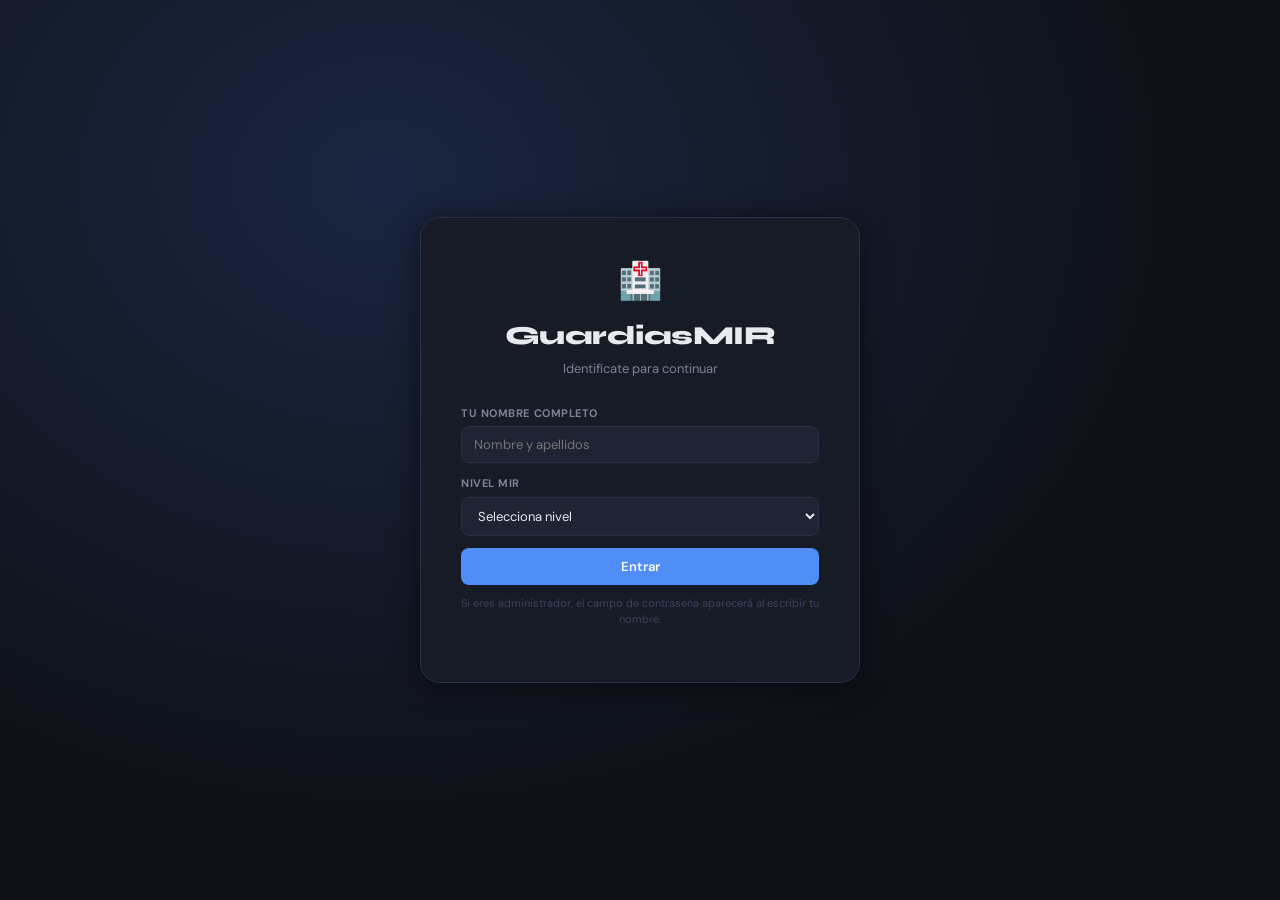
==== commit e6514d6a: "v14" ====
--- a/index.html
+++ b/index.html
@@ -9,6 +9,24 @@
 </head>
 <body>
 
+<!-- ==================== AVISO BIENVENIDA (overlay) ==================== -->
+<div id="welcome-overlay" class="welcome-overlay hidden">
+  <div class="welcome-card">
+    <div class="welcome-icon">📋</div>
+    <h2 class="welcome-title">Bienvenido/a, <span id="welcome-name"></span></h2>
+    <div class="welcome-body">
+      <p>Recuerda las normas para proponer guardias:</p>
+      <ul>
+        <li>📅 Las propuestas para el <strong>mes siguiente</strong> se abren el <strong>día 1</strong> del mes actual.</li>
+        <li>⏰ El plazo cierra el <strong>día 15 a las 00:00</strong> del mes en curso.</li>
+        <li>✏️ Puedes eliminar tus propias guardias si necesitas rectificar.</li>
+        <li>✅ Una vez el administrador aprueba el mes, el calendario queda bloqueado.</li>
+      </ul>
+    </div>
+    <button class="btn-primary" id="btn-welcome-close">Entendido</button>
+  </div>
+</div>
+
 <!-- ==================== LOGIN ==================== -->
 <div id="login-screen" class="login-screen">
   <div class="login-card">
@@ -18,13 +36,12 @@
       <p class="logo-sub">Identifícate para continuar</p>
     </div>
 
-    <!-- Pantalla única: solo nombre + nivel -->
     <div id="login-main" class="login-main">
       <div class="form-group">
         <label>Tu nombre completo</label>
         <input type="text" id="login-name" placeholder="Nombre y apellidos" autocomplete="off"/>
       </div>
-      <div class="form-group">
+      <div class="form-group" id="login-level-group">
         <label>Nivel MIR</label>
         <select id="login-level">
           <option value="">Selecciona nivel</option>
@@ -34,32 +51,33 @@
           <option value="R4">R4</option>
         </select>
       </div>
-      <button class="btn-primary" id="btn-login-user">Entrar</button>
-      <p class="login-hint">Si eres administrador, introduce tu nombre y contraseña aparecerá automáticamente.</p>
-      <!-- Campo pass oculto que aparece si el nombre coincide con un admin -->
-      <div id="login-admin-pass-group" class="form-group hidden" style="margin-top:10px">
+      <div class="form-group hidden" id="login-admin-pass-group">
         <label>Contraseña de administrador</label>
         <input type="password" id="login-pass" placeholder="••••••••" autocomplete="off"/>
       </div>
-    </div>
-
-    <!-- DEV panel (triple clic esquina) -->
+      <button class="btn-primary" id="btn-login-user">Entrar</button>
+      <p class="login-hint">Si eres administrador, el campo de contraseña aparecerá al escribir tu nombre.</p>
+    </div>
+
+    <!-- DEV panel (triple clic esquina inferior derecha) -->
     <div id="tab-dev" class="tab-dev-hidden">
       <div class="dev-panel-header">
         <span class="dev-badge-label">⚡ DEV MODE</span>
         <span class="dev-panel-hint">Solo entorno de pruebas</span>
       </div>
       <button class="btn-dev-enter" id="btn-login-dev">Entrar como DEV</button>
+
       <div class="dev-divider">Simular día del mes</div>
       <div class="dev-date-row">
-        <label class="dev-small-label">Día simulado</label>
-        <input type="number" id="dev-fake-day" min="1" max="31" placeholder="Día (1-31)" class="dev-input" style="width:100px"/>
+        <input type="number" id="dev-fake-day" min="1" max="31" placeholder="Día (1-31)" class="dev-input"/>
         <button class="btn-dev-apply-date" id="btn-dev-apply-date">Aplicar</button>
         <button class="btn-dev-reset-date" id="btn-dev-reset-date">Reset</button>
       </div>
       <div id="dev-fake-day-status" class="dev-fake-status"></div>
+
       <div class="dev-divider">Cambiar a usuario existente</div>
       <div id="dev-login-users-list" class="dev-login-users-list"></div>
+
       <div class="dev-divider">Crear usuario rápido</div>
       <div class="dev-quick-create">
         <input type="text" id="dev-quick-name" placeholder="Nombre" class="dev-input"/>
@@ -105,9 +123,8 @@
         <div>Lun</div><div>Mar</div><div>Mié</div>
         <div>Jue</div><div>Vie</div><div>Sáb</div><div>Dom</div>
       </div>
-      <!-- Hint drag/drop solo admin/dev -->
       <div id="cal-hint" class="cal-hint hidden">
-        💡 Arrastra un nombre a otro día para moverlo. Doble clic en una casilla para añadir guardia.
+        💡 <strong>Admin:</strong> arrastra un nombre para moverlo · clic en <strong>＋</strong> para añadir · <strong>✕</strong> para eliminar
       </div>
       <div class="calendar-grid" id="calendar-grid"></div>
       <div id="pdf-section" class="pdf-section hidden">
@@ -147,9 +164,30 @@
         </div>
       </div>
 
-      <!-- Admin -->
+      <!-- Admin: Acciones -->
       <div class="sidebar-card hidden" id="admin-card">
         <h3 class="sidebar-title">⚙️ Administración</h3>
+
+        <!-- Añadir usuario manualmente -->
+        <div class="admin-add-user-section">
+          <p class="admin-add-user-label">Añadir usuario al sistema</p>
+          <div class="form-group" style="margin-bottom:8px">
+            <input type="text" id="admin-new-name" placeholder="Nombre completo"/>
+          </div>
+          <div class="admin-add-row">
+            <select id="admin-new-level" class="admin-select">
+              <option value="R1">R1</option>
+              <option value="R2">R2</option>
+              <option value="R3">R3</option>
+              <option value="R4">R4</option>
+            </select>
+            <button class="btn-admin-add-user" id="btn-admin-add-user">+ Añadir</button>
+          </div>
+          <div id="admin-add-user-warning" class="prop-warning" style="margin-top:4px"></div>
+        </div>
+
+        <div class="admin-divider"></div>
+
         <div class="admin-actions">
           <button class="btn-admin" id="btn-approve">✅ Aprobar mes visible</button>
           <button class="btn-admin btn-warn" id="btn-reset">🗑️ Resetear mes visible</button>
@@ -158,10 +196,9 @@
         <div id="admin-status" class="admin-status"></div>
       </div>
 
-      <!-- DEV -->
+      <!-- DEV: Panel gestión -->
       <div class="sidebar-card hidden" id="dev-card">
         <h3 class="sidebar-title">⚡ DEV — Restricciones</h3>
-
         <div class="dev-toggles-list">
 
           <div class="dev-toggle-row">
@@ -178,7 +215,7 @@
           <div class="dev-toggle-row">
             <div class="dev-toggle-info">
               <span class="dev-toggle-label">Requerir mezcla R3/R4 + R1/R2</span>
-              <span class="dev-toggle-hint">Obliga combinación de niveles</span>
+              <span class="dev-toggle-hint">Combinación obligatoria</span>
             </div>
             <label class="toggle-switch">
               <input type="checkbox" id="toggle-level-mix" checked/>
@@ -188,7 +225,7 @@
 
           <div class="dev-toggle-row">
             <div class="dev-toggle-info">
-              <span class="dev-toggle-label">Límite 2 personas entre semana</span>
+              <span class="dev-toggle-label">Límite 2 entre semana</span>
               <span class="dev-toggle-hint">Mar–Vie máx 2</span>
             </div>
             <label class="toggle-switch">
@@ -232,7 +269,7 @@
 
           <div class="dev-toggle-row">
             <div class="dev-toggle-info">
-              <span class="dev-toggle-label">Plazo propuestas mes siguiente</span>
+              <span class="dev-toggle-label">Plazo día 15 activo</span>
               <span class="dev-toggle-hint">Bloquear tras día 15</span>
             </div>
             <label class="toggle-switch">
@@ -276,7 +313,7 @@
         <div id="dev-user-switch-list" class="dev-switch-list"></div>
       </div>
 
-      <!-- Usuarios (admin+dev) -->
+      <!-- Usuarios (admin + dev) -->
       <div class="sidebar-card hidden" id="users-card">
         <div class="users-card-header">
           <h3 class="sidebar-title" style="margin-bottom:0">👥 Usuarios registrados</h3>
@@ -289,25 +326,25 @@
   </div>
 </div>
 
-<!-- ==================== MODAL AÑADIR GUARDIA (doble clic) ==================== -->
+<!-- ==================== MODAL AÑADIR GUARDIA (clic en +) ==================== -->
 <div id="add-modal" class="modal-overlay hidden">
-  <div class="modal-card" style="max-width:360px">
+  <div class="modal-card" style="max-width:380px">
     <div class="modal-header">
       <h3 id="add-modal-title">Añadir guardia</h3>
       <button class="modal-close" id="add-modal-close">✕</button>
     </div>
-    <div class="form-group" style="margin-top:4px">
+    <div class="form-group" style="margin-top:6px">
       <label>Usuario</label>
       <select id="add-modal-user" class="modal-select">
         <option value="">— Selecciona —</option>
       </select>
     </div>
-    <div id="add-modal-warning" class="prop-warning" style="margin-bottom:8px"></div>
+    <div id="add-modal-warning" class="prop-warning" style="margin-bottom:10px"></div>
     <button class="btn-primary" id="btn-add-modal-confirm">Añadir guardia</button>
   </div>
 </div>
 
-<!-- ==================== DRAG GHOST ==================== -->
+<!-- Ghost drag -->
 <div id="drag-ghost" class="drag-ghost hidden"></div>
 
 <script src="app.js"></script>
--- a/styles.css
+++ b/styles.css
@@ -1,5 +1,5 @@
 /* =============================================
-   GUARDIAS MIR — STYLES v3
+   GUARDIAS MIR — STYLES v4
    ============================================= */
 
 :root {
@@ -38,6 +38,63 @@
   line-height: 1.5;
 }
 
+/* ===== WELCOME OVERLAY ===== */
+.welcome-overlay {
+  position: fixed;
+  inset: 0;
+  background: rgba(0,0,0,0.72);
+  display: flex;
+  align-items: center;
+  justify-content: center;
+  z-index: 300;
+  backdrop-filter: blur(6px);
+}
+.welcome-card {
+  background: var(--bg2);
+  border: 1px solid var(--border);
+  border-radius: 18px;
+  padding: 32px 36px;
+  max-width: 440px;
+  width: 92%;
+  box-shadow: var(--shadow);
+  text-align: center;
+}
+.welcome-icon { font-size: 40px; margin-bottom: 12px; display: block; }
+.welcome-title {
+  font-family: var(--font-title);
+  font-size: 20px;
+  font-weight: 800;
+  margin-bottom: 18px;
+  color: var(--text);
+}
+.welcome-title span { color: var(--accent); }
+.welcome-body {
+  background: var(--bg3);
+  border: 1px solid var(--border);
+  border-radius: var(--radius-sm);
+  padding: 16px 18px;
+  margin-bottom: 20px;
+  text-align: left;
+}
+.welcome-body p {
+  font-size: 13px;
+  color: var(--text-muted);
+  margin-bottom: 10px;
+}
+.welcome-body ul {
+  list-style: none;
+  display: flex;
+  flex-direction: column;
+  gap: 8px;
+}
+.welcome-body ul li {
+  font-size: 13px;
+  color: var(--text);
+  line-height: 1.5;
+  padding-left: 2px;
+}
+.welcome-body ul li strong { color: var(--yellow); }
+
 /* ===== LOGIN ===== */
 .login-screen {
   display: flex;
@@ -57,26 +114,28 @@
   position: relative;
 }
 .login-logo { text-align: center; margin-bottom: 26px; }
-.logo-icon { font-size: 36px; display: block; margin-bottom: 8px; }
+.logo-icon  { font-size: 36px; display: block; margin-bottom: 8px; }
 .logo-title { font-family: var(--font-title); font-size: 26px; font-weight: 800; letter-spacing: -0.5px; }
-.logo-sub { color: var(--text-muted); font-size: 13px; margin-top: 4px; }
-
-.login-main {}
-.login-hint { font-size: 11px; color: #4a5570; text-align: center; margin-top: 10px; }
+.logo-sub   { color: var(--text-muted); font-size: 13px; margin-top: 4px; }
+.login-hint { font-size: 11px; color: #3a4460; text-align: center; margin-top: 10px; line-height: 1.5; }
 
 /* DEV panel */
 .tab-dev-hidden { display: none; }
 .tab-dev-hidden.dev-visible { display: block; }
-
-.dev-panel-header { display: flex; align-items: center; justify-content: space-between; margin-bottom: 12px; margin-top: 18px; padding-top: 16px; border-top: 1px solid var(--border); }
+.dev-panel-header {
+  display: flex; align-items: center; justify-content: space-between;
+  margin-bottom: 12px; margin-top: 18px;
+  padding-top: 16px; border-top: 1px solid var(--border);
+}
 .dev-badge-label { font-size: 13px; font-weight: 700; color: var(--dev-color); letter-spacing: 0.08em; }
-.dev-panel-hint { font-size: 10px; color: #444; }
+.dev-panel-hint  { font-size: 10px; color: #444; }
 
 .btn-dev-enter {
   width: 100%; padding: 9px; background: #1e1a08;
   border: 1px solid var(--dev-color); color: var(--dev-color);
-  border-radius: var(--radius-sm); font-family: var(--font); font-size: 13px; font-weight: 700;
-  cursor: pointer; transition: background 0.2s; margin-bottom: 10px;
+  border-radius: var(--radius-sm); font-family: var(--font);
+  font-size: 13px; font-weight: 700; cursor: pointer;
+  transition: background 0.2s; margin-bottom: 10px;
 }
 .btn-dev-enter:hover { background: #2a2510; }
 
@@ -89,7 +148,7 @@
   background: var(--border); width: 28%;
 }
 .dev-divider::before { left: 0; }
-.dev-divider::after { right: 0; }
+.dev-divider::after  { right: 0; }
 
 .dev-login-users-list {
   display: flex; flex-direction: column; gap: 4px;
@@ -113,7 +172,8 @@
 .dev-quick-create { display: grid; grid-template-columns: 1fr 64px 64px; gap: 5px; margin-top: 6px; }
 .dev-input {
   background: var(--bg3); border: 1px solid var(--border); border-radius: 6px;
-  color: var(--text); padding: 6px 8px; font-family: var(--font); font-size: 12px; outline: none; width: 100%;
+  color: var(--text); padding: 6px 8px; font-family: var(--font); font-size: 12px;
+  outline: none; width: 100%;
 }
 .dev-input:focus { border-color: var(--dev-color); }
 .dev-input option { background: var(--bg3); }
@@ -124,44 +184,42 @@
 }
 .btn-dev-create-quick:hover { background: #2a2510; }
 
-.dev-date-row { display: flex; align-items: center; gap: 6px; flex-wrap: wrap; margin-top: 4px; }
+.dev-date-row { display: flex; align-items: center; gap: 6px; flex-wrap: wrap; margin-top: 6px; }
 .dev-date-row-app { display: flex; gap: 6px; align-items: center; margin-bottom: 6px; }
-.dev-small-label { font-size: 11px; color: var(--text-muted); white-space: nowrap; }
-.btn-dev-apply-date {
-  padding: 5px 10px; background: var(--dev-color); color: #1a1200;
-  border: none; border-radius: 5px; font-size: 11px; font-weight: 700; cursor: pointer;
-}
-.btn-dev-reset-date {
-  padding: 5px 10px; background: transparent; border: 1px solid var(--border);
-  color: var(--text-muted); border-radius: 5px; font-size: 11px; cursor: pointer;
-}
+.btn-dev-apply-date { padding: 5px 10px; background: var(--dev-color); color: #1a1200; border: none; border-radius: 5px; font-size: 11px; font-weight: 700; cursor: pointer; white-space: nowrap; }
+.btn-dev-reset-date { padding: 5px 10px; background: transparent; border: 1px solid var(--border); color: var(--text-muted); border-radius: 5px; font-size: 11px; cursor: pointer; white-space: nowrap; }
 .dev-fake-status { font-size: 11px; color: var(--dev-color); min-height: 14px; margin-top: 3px; }
 
 .dev-trigger {
   position: absolute; bottom: 10px; right: 10px;
-  width: 18px; height: 18px; cursor: pointer; border-radius: 50%; opacity: 0; z-index: 10;
+  width: 18px; height: 18px; cursor: pointer;
+  border-radius: 50%; opacity: 0; z-index: 10;
 }
 
 /* ===== FORM GROUPS ===== */
 .form-group { display: flex; flex-direction: column; gap: 5px; margin-bottom: 12px; }
 .form-group label {
   font-size: 11px; font-weight: 700; color: var(--text-muted);
-  text-transform: uppercase; letter-spacing: 0.05em; display: flex; align-items: center; gap: 5px;
+  text-transform: uppercase; letter-spacing: 0.05em;
+  display: flex; align-items: center; gap: 5px;
 }
 .label-hint { font-size: 10px; font-weight: 400; text-transform: none; letter-spacing: 0; color: #4a5570; }
-.form-group input, .form-group select {
-  background: var(--bg3); border: 1px solid var(--border); border-radius: var(--radius-sm);
-  color: var(--text); padding: 9px 12px; font-family: var(--font); font-size: 13px; outline: none;
-  transition: border-color 0.2s; width: 100%;
+.form-group input,
+.form-group select {
+  background: var(--bg3); border: 1px solid var(--border);
+  border-radius: var(--radius-sm); color: var(--text);
+  padding: 9px 12px; font-family: var(--font); font-size: 13px;
+  outline: none; transition: border-color 0.2s; width: 100%;
 }
 .form-group input:focus, .form-group select:focus { border-color: var(--accent); }
 .form-group input[readonly] { opacity: 0.5; cursor: default; }
 .form-group select option { background: var(--bg3); }
 
 .btn-primary {
-  width: 100%; padding: 10px 16px; background: var(--accent); color: #fff;
-  border: none; border-radius: var(--radius-sm); font-family: var(--font);
-  font-size: 13px; font-weight: 600; cursor: pointer; transition: background 0.2s, transform 0.1s;
+  width: 100%; padding: 10px 16px; background: var(--accent);
+  color: #fff; border: none; border-radius: var(--radius-sm);
+  font-family: var(--font); font-size: 13px; font-weight: 600;
+  cursor: pointer; transition: background 0.2s, transform 0.1s;
 }
 .btn-primary:hover { background: var(--accent-hover); }
 .btn-primary:active { transform: scale(0.98); }
@@ -204,43 +262,60 @@
 .calendar-header h2 { font-family: var(--font-title); font-size: 19px; font-weight: 800; text-transform: capitalize; }
 .cal-nav {
   background: var(--bg3); border: 1px solid var(--border); color: var(--text);
-  width: 34px; height: 34px; border-radius: 8px; font-size: 18px; cursor: pointer;
-  display: flex; align-items: center; justify-content: center; transition: all 0.2s; line-height: 1;
+  width: 34px; height: 34px; border-radius: 8px; font-size: 18px;
+  cursor: pointer; display: flex; align-items: center; justify-content: center;
+  transition: all 0.2s; line-height: 1;
 }
 .cal-nav:hover:not(:disabled) { background: var(--border); }
 .cal-nav:disabled { opacity: 0.3; cursor: not-allowed; }
 
 .weekdays-header { display: grid; grid-template-columns: repeat(7, 1fr); gap: 2px; margin-bottom: 4px; }
-.weekdays-header div { text-align: center; font-size: 10px; font-weight: 700; color: var(--text-muted); text-transform: uppercase; letter-spacing: 0.05em; padding: 4px 0; }
-
-.cal-hint { font-size: 11px; color: var(--text-muted); background: var(--bg3); border: 1px solid var(--border); border-radius: 6px; padding: 6px 10px; margin-bottom: 8px; }
+.weekdays-header div {
+  text-align: center; font-size: 10px; font-weight: 700;
+  color: var(--text-muted); text-transform: uppercase; letter-spacing: 0.05em; padding: 4px 0;
+}
+
+.cal-hint {
+  font-size: 11px; color: var(--text-muted); background: var(--bg3);
+  border: 1px solid var(--border); border-radius: 6px;
+  padding: 7px 11px; margin-bottom: 8px; line-height: 1.5;
+}
 
 .calendar-grid { display: grid; grid-template-columns: repeat(7, 1fr); gap: 2px; }
 
 .cal-day {
-  background: var(--bg3); border: 1px solid var(--border); border-radius: var(--radius-sm);
-  min-height: 80px; padding: 5px; position: relative;
-  transition: border-color 0.15s, background 0.15s;
+  background: var(--bg3); border: 1px solid var(--border);
+  border-radius: var(--radius-sm); min-height: 82px; padding: 5px;
+  position: relative; transition: border-color 0.15s, background 0.15s;
   user-select: none;
 }
-.cal-day.can-interact { cursor: pointer; }
-.cal-day.can-interact:hover { border-color: var(--accent); background: #1a2035; }
-.cal-day.can-dblclick { cursor: cell; }
-.cal-day.empty { background: transparent; border-color: transparent; pointer-events: none; }
-.cal-day.today { border-color: var(--accent); }
-.cal-day.weekend { background: #171e2e; }
-.cal-day.full-day { border-color: var(--red) !important; }
+.cal-day.empty     { background: transparent; border-color: transparent; pointer-events: none; }
+.cal-day.today     { border-color: var(--accent); }
+.cal-day.weekend   { background: #171e2e; }
+.cal-day.full-day  { border-color: var(--red) !important; }
 .cal-day.drag-over { background: #1a2a40 !important; border-color: var(--accent) !important; border-style: dashed !important; }
 
 .day-num { font-size: 11px; font-weight: 700; color: var(--text-muted); margin-bottom: 3px; }
 .cal-day.today .day-num { color: var(--accent); }
 
+/* Botón + para añadir (admin/dev, clic simple) */
+.day-add-btn {
+  position: absolute; bottom: 4px; right: 4px;
+  width: 16px; height: 16px; border-radius: 4px;
+  background: transparent; border: 1px solid #3a4060;
+  color: var(--text-muted); font-size: 12px; line-height: 1;
+  cursor: pointer; display: flex; align-items: center; justify-content: center;
+  transition: all 0.15s; padding: 0;
+}
+.day-add-btn:hover { background: var(--accent); border-color: var(--accent); color: #fff; }
+
 .day-full-badge {
   position: absolute; top: 3px; right: 3px; font-size: 8px;
-  background: var(--red); color: #fff; border-radius: 3px; padding: 1px 3px; font-weight: 800;
-}
-
-/* Guard chip con X y drag */
+  background: var(--red); color: #fff; border-radius: 3px;
+  padding: 1px 3px; font-weight: 800;
+}
+
+/* Guard chips */
 .guard-chip-wrap {
   display: flex; align-items: center; gap: 2px; margin-bottom: 2px;
 }
@@ -249,20 +324,21 @@
   white-space: nowrap; overflow: hidden; text-overflow: ellipsis;
   cursor: grab; transition: opacity 0.15s;
 }
-.guard-chip:active { cursor: grabbing; opacity: 0.7; }
+.guard-chip:active { cursor: grabbing; }
 .guard-chip.pending  { background: var(--yellow); color: #1a1200; }
 .guard-chip.approved { background: var(--green);  color: #031a09; }
-.guard-chip.dragging { opacity: 0.3; }
+.guard-chip.dragging { opacity: 0.25; }
 
 .chip-delete-btn {
   flex-shrink: 0; width: 14px; height: 14px; border-radius: 50%;
-  background: transparent; border: 1px solid #3a3a4a; color: var(--text-muted);
-  font-size: 9px; cursor: pointer; display: flex; align-items: center; justify-content: center;
+  background: transparent; border: 1px solid #3a3a4a;
+  color: var(--text-muted); font-size: 9px; cursor: pointer;
+  display: flex; align-items: center; justify-content: center;
   transition: all 0.15s; line-height: 1; padding: 0;
 }
 .chip-delete-btn:hover { background: var(--red); border-color: var(--red); color: #fff; }
 
-/* Drag ghost */
+/* Ghost drag */
 .drag-ghost {
   position: fixed; pointer-events: none; z-index: 999;
   background: var(--accent); color: #fff; padding: 4px 10px;
@@ -273,7 +349,11 @@
 
 /* PDF */
 .pdf-section { margin-top: 14px; text-align: center; }
-.btn-pdf { padding: 9px 22px; background: var(--green); color: #031a09; border: none; border-radius: var(--radius-sm); font-family: var(--font); font-weight: 700; font-size: 13px; cursor: pointer; transition: opacity 0.2s; }
+.btn-pdf {
+  padding: 9px 22px; background: var(--green); color: #031a09;
+  border: none; border-radius: var(--radius-sm); font-family: var(--font);
+  font-weight: 700; font-size: 13px; cursor: pointer; transition: opacity 0.2s;
+}
 .btn-pdf:hover { opacity: 0.85; }
 
 /* ===== SIDEBAR ===== */
@@ -291,9 +371,42 @@
 
 .prop-warning { font-size: 11px; color: var(--orange); min-height: 14px; line-height: 1.4; }
 
-/* Admin */
+/* Admin añadir usuario */
+.admin-add-user-section {
+  background: var(--bg3); border: 1px solid var(--border);
+  border-radius: var(--radius-sm); padding: 12px; margin-bottom: 12px;
+}
+.admin-add-user-label {
+  font-size: 11px; font-weight: 700; color: var(--text-muted);
+  text-transform: uppercase; letter-spacing: 0.06em; margin-bottom: 8px; display: block;
+}
+.admin-add-row { display: flex; gap: 7px; align-items: center; }
+.admin-select {
+  flex: 1; background: var(--bg2); border: 1px solid var(--border);
+  border-radius: 6px; color: var(--text); padding: 7px 9px;
+  font-family: var(--font); font-size: 12px; outline: none;
+}
+.admin-select:focus { border-color: var(--accent); }
+.admin-select option { background: var(--bg2); }
+.btn-admin-add-user {
+  padding: 7px 13px; background: var(--accent); color: #fff;
+  border: none; border-radius: 6px; font-family: var(--font);
+  font-size: 12px; font-weight: 600; cursor: pointer; white-space: nowrap;
+  transition: background 0.2s;
+}
+.btn-admin-add-user:hover { background: var(--accent-hover); }
+
+.admin-divider { height: 1px; background: var(--border); margin: 12px 0; }
+
+/* Admin acciones */
 .admin-actions { display: flex; flex-direction: column; gap: 7px; }
-.btn-admin { width: 100%; padding: 8px 12px; background: var(--bg3); border: 1px solid var(--border); color: var(--text); border-radius: var(--radius-sm); font-family: var(--font); font-size: 12px; font-weight: 500; cursor: pointer; text-align: left; transition: all 0.2s; }
+.btn-admin {
+  width: 100%; padding: 8px 12px; background: var(--bg3);
+  border: 1px solid var(--border); color: var(--text);
+  border-radius: var(--radius-sm); font-family: var(--font);
+  font-size: 12px; font-weight: 500; cursor: pointer;
+  text-align: left; transition: all 0.2s;
+}
 .btn-admin:hover { border-color: var(--accent); color: var(--accent); }
 .btn-admin.btn-warn:hover { border-color: var(--red); color: var(--red); }
 .admin-status { margin-top: 8px; font-size: 11px; color: var(--text-muted); min-height: 14px; }
@@ -302,12 +415,12 @@
 .dev-toggles-list { display: flex; flex-direction: column; gap: 6px; }
 .dev-toggle-row {
   display: flex; align-items: center; justify-content: space-between;
-  padding: 8px 10px; background: var(--bg3); border-radius: var(--radius-sm);
+  padding: 7px 10px; background: var(--bg3); border-radius: var(--radius-sm);
   border: 1px solid var(--border); gap: 8px;
 }
 .dev-toggle-info { display: flex; flex-direction: column; flex: 1; min-width: 0; }
 .dev-toggle-label { font-size: 11px; font-weight: 600; color: var(--text); white-space: nowrap; overflow: hidden; text-overflow: ellipsis; }
-.dev-toggle-hint  { font-size: 10px; color: var(--text-muted); white-space: nowrap; overflow: hidden; text-overflow: ellipsis; }
+.dev-toggle-hint  { font-size: 10px; color: var(--text-muted); }
 
 /* Toggle switch */
 .toggle-switch { position: relative; display: inline-block; width: 38px; height: 20px; flex-shrink: 0; }
@@ -319,7 +432,7 @@
 
 /* DEV switch list */
 .dev-switch-list { display: flex; flex-direction: column; gap: 5px; max-height: 160px; overflow-y: auto; }
-.switch-item { display: flex; align-items: center; justify-content: space-between; padding: 5px 8px; background: var(--bg3); border-radius: 6px; font-size: 11px; border: 1px solid var(--border); gap: 4px; }
+.switch-item { display: flex; align-items: center; padding: 5px 8px; background: var(--bg3); border-radius: 6px; font-size: 11px; border: 1px solid var(--border); gap: 4px; }
 .switch-item .info { flex: 1; color: var(--text-muted); }
 .switch-item .info strong { color: var(--text); }
 .btn-switch { font-size: 10px; padding: 2px 8px; background: var(--accent); color: #fff; border: none; border-radius: 4px; cursor: pointer; }
@@ -329,7 +442,7 @@
 .users-card-header { display: flex; align-items: center; justify-content: space-between; margin-bottom: 10px; }
 .users-count-badge { font-size: 11px; font-weight: 700; background: var(--bg3); color: var(--text-muted); border: 1px solid var(--border); border-radius: 20px; padding: 2px 9px; }
 .users-list { display: flex; flex-direction: column; gap: 5px; max-height: 220px; overflow-y: auto; padding-right: 2px; }
-.user-item { display: flex; align-items: center; justify-content: space-between; padding: 6px 9px; background: var(--bg3); border-radius: 6px; font-size: 12px; border: 1px solid var(--border); gap: 6px; }
+.user-item { display: flex; align-items: center; padding: 6px 9px; background: var(--bg3); border-radius: 6px; font-size: 12px; border: 1px solid var(--border); gap: 6px; }
 .user-item-name { flex: 1; }
 .user-item-name small { color: var(--text-muted); font-size: 10px; }
 .user-badge { font-size: 10px; padding: 2px 7px; border-radius: 10px; font-weight: 700; white-space: nowrap; }
@@ -356,44 +469,134 @@
   .sidebar { position: static; max-height: none; overflow-y: visible; }
 }
 
-/* ===== PRINT / PDF ===== */
+/* =============================================
+   PRINT / PDF — tabla limpia, sin colores
+   ============================================= */
 @media print {
-  .topbar, .sidebar, .pdf-section, .cal-nav, .modal-overlay,
-  .cal-hint, .chip-delete-btn, .day-full-badge { display: none !important; }
-
-  body { background: #fff; color: #000; font-family: Arial, sans-serif; }
-  .main-layout { display: block; padding: 0; }
-  .calendar-area { border: none; padding: 0; }
-
-  .calendar-header { margin-bottom: 8px; }
-  .calendar-header h2 { font-size: 16px; font-weight: bold; color: #000; font-family: Arial, sans-serif; }
-
-  .weekdays-header { gap: 0; border: 1px solid #000; border-bottom: none; }
-  .weekdays-header div { border-right: 1px solid #000; padding: 4px 0; font-size: 10px; font-weight: bold; color: #000; text-align: center; }
-  .weekdays-header div:last-child { border-right: none; }
-
-  .calendar-grid { gap: 0; border-left: 1px solid #000; border-top: 1px solid #000; }
-
+
+  /* Ocultar todo lo que no es el calendario */
+  .topbar,
+  .sidebar,
+  .pdf-section,
+  .cal-nav,
+  .modal-overlay,
+  .cal-hint,
+  .chip-delete-btn,
+  .day-add-btn,
+  .day-full-badge,
+  .welcome-overlay,
+  #drag-ghost        { display: none !important; }
+
+  /* Reset de página */
+  * { -webkit-print-color-adjust: exact; print-color-adjust: exact; }
+  body { background: #fff !important; color: #000 !important; font-family: Arial, sans-serif !important; margin: 0; padding: 0; }
+
+  .main-layout { display: block !important; padding: 10px !important; }
+
+  .calendar-area {
+    background: #fff !important;
+    border: none !important;
+    border-radius: 0 !important;
+    padding: 0 !important;
+    box-shadow: none !important;
+  }
+
+  /* Título */
+  .calendar-header {
+    display: flex !important;
+    justify-content: center !important;
+    margin-bottom: 6px !important;
+  }
+  .calendar-header h2 {
+    font-size: 15px !important;
+    font-weight: bold !important;
+    color: #000 !important;
+    font-family: Arial, sans-serif !important;
+    text-transform: capitalize !important;
+  }
+
+  /* Cabecera días de la semana */
+  .weekdays-header {
+    display: grid !important;
+    grid-template-columns: repeat(7, 1fr) !important;
+    gap: 0 !important;
+    border-top: 2px solid #000 !important;
+    border-left: 2px solid #000 !important;
+    margin-bottom: 0 !important;
+  }
+  .weekdays-header div {
+    border-right: 2px solid #000 !important;
+    border-bottom: 2px solid #000 !important;
+    padding: 4px 2px !important;
+    font-size: 9px !important;
+    font-weight: bold !important;
+    color: #000 !important;
+    text-align: center !important;
+    background: #f0f0f0 !important;
+    font-family: Arial, sans-serif !important;
+  }
+
+  /* Grid del calendario */
+  .calendar-grid {
+    display: grid !important;
+    grid-template-columns: repeat(7, 1fr) !important;
+    gap: 0 !important;
+    border-left: 2px solid #000 !important;
+    border-bottom: 2px solid #000 !important;
+  }
+
+  /* Celdas */
   .cal-day {
+    background: #fff !important;
+    border: none !important;
+    border-right: 2px solid #000 !important;
+    border-top: 2px solid #000 !important;
     border-radius: 0 !important;
-    border: none;
-    border-right: 1px solid #000;
-    border-bottom: 1px solid #000;
-    background: #fff !important;
-    min-height: 65px;
-    padding: 3px;
-  }
-  .cal-day.empty { background: #f5f5f5 !important; }
-  .cal-day.weekend { background: #fafafa !important; }
-  .cal-day.today { background: #fff !important; }
-
-  .day-num { color: #000 !important; font-size: 10px; font-weight: bold; }
-
-  .guard-chip-wrap { margin-bottom: 1px; }
+    min-height: 70px !important;
+    padding: 4px !important;
+    box-shadow: none !important;
+  }
+  .cal-day.empty {
+    background: #f8f8f8 !important;
+    border-right: 2px solid #000 !important;
+    border-top: 2px solid #000 !important;
+    pointer-events: none !important;
+  }
+  /* Sin colores especiales en print */
+  .cal-day.weekend,
+  .cal-day.today,
+  .cal-day.full-day { background: #fff !important; border-color: #000 !important; }
+
+  .day-num {
+    color: #000 !important;
+    font-size: 10px !important;
+    font-weight: bold !important;
+    margin-bottom: 3px !important;
+    font-family: Arial, sans-serif !important;
+  }
+
+  /* Chips sin estilos de color de fondo distintos, solo texto */
+  .guard-chip-wrap { margin-bottom: 1px !important; gap: 0 !important; }
   .guard-chip {
-    font-size: 8px; padding: 1px 3px; border-radius: 0 !important;
-    display: block; width: 100%; cursor: default;
-  }
-  .guard-chip.pending  { background: #ffd700 !important; color: #000 !important; }
-  .guard-chip.approved { background: #90ee90 !important; color: #000 !important; }
+    display: block !important;
+    width: 100% !important;
+    padding: 1px 3px !important;
+    border-radius: 0 !important;
+    font-size: 8px !important;
+    font-weight: bold !important;
+    font-family: Arial, sans-serif !important;
+    white-space: nowrap !important;
+    overflow: hidden !important;
+    text-overflow: ellipsis !important;
+    cursor: default !important;
+    /* Sin fondos de color */
+    background: transparent !important;
+    color: #000 !important;
+    border-bottom: 1px dotted #ccc !important;
+  }
+  .guard-chip.pending,
+  .guard-chip.approved {
+    background: transparent !important;
+    color: #000 !important;
+  }
 }
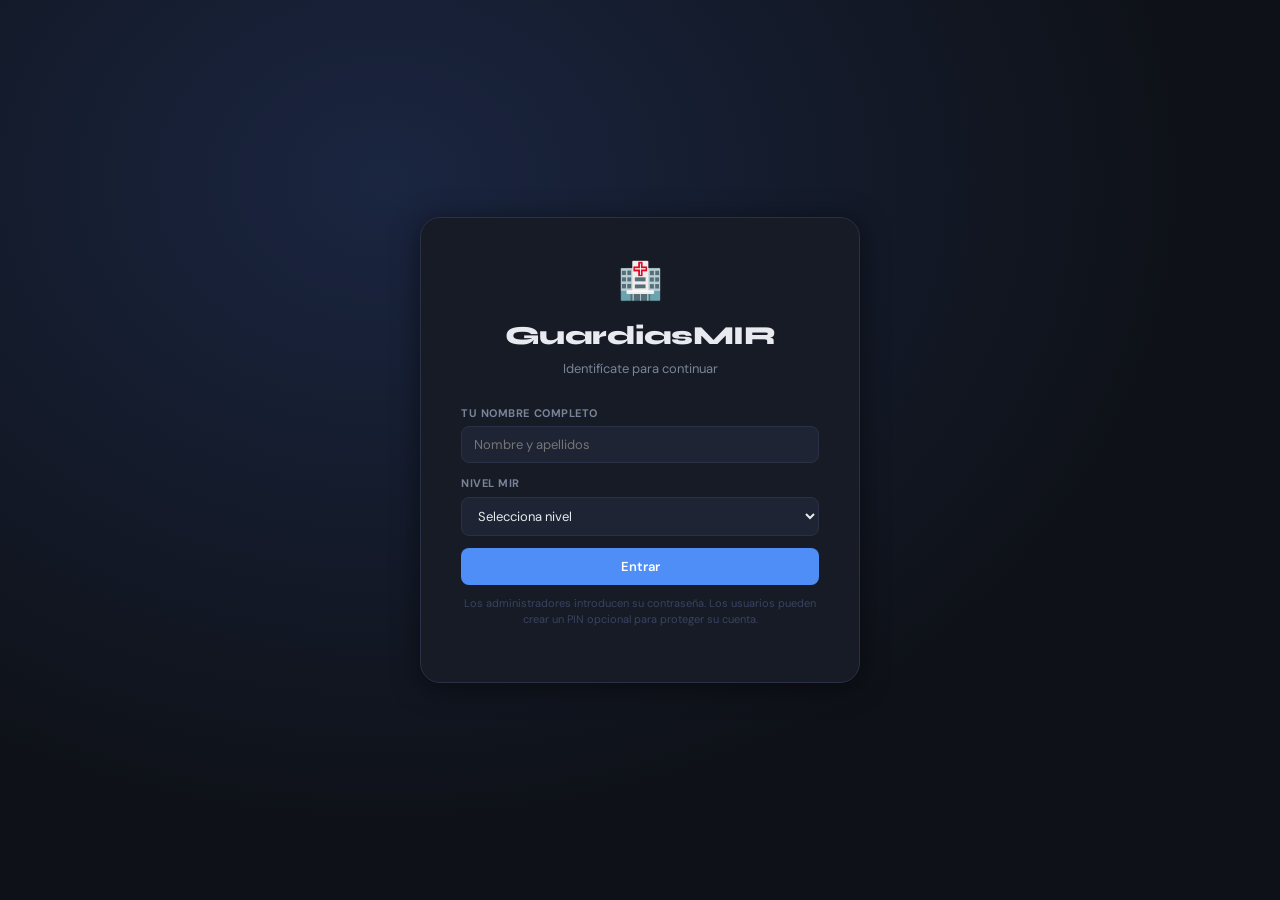
==== commit 6a9b9d61: "v18 nuevas cosas" ====
--- a/index.html
+++ b/index.html
@@ -52,24 +52,36 @@
         </select>
       </div>
       <div class="form-group hidden" id="login-admin-pass-group">
-        <label>Contraseña de administrador</label>
+        <label>Contraseña / PIN</label>
         <input type="password" id="login-pass" placeholder="••••••••" autocomplete="off"/>
+        <span class="pin-hint" id="login-pin-hint"></span>
       </div>
       <button class="btn-primary" id="btn-login-user">Entrar</button>
-      <p class="login-hint">Si eres administrador, el campo de contraseña aparecerá al escribir tu nombre.</p>
-    </div>
-
-    <!-- DEV panel (triple clic esquina inferior derecha) -->
+      <p class="login-hint">Los administradores introducen su contraseña. Los usuarios pueden crear un PIN opcional para proteger su cuenta.</p>
+    </div>
+
+    <!-- DEV panel: se muestra cuando el nombre escrito es "dev" y se introduce contraseña -->
     <div id="tab-dev" class="tab-dev-hidden">
       <div class="dev-panel-header">
         <span class="dev-badge-label">⚡ DEV MODE</span>
-        <span class="dev-panel-hint">Solo entorno de pruebas</span>
-      </div>
-      <button class="btn-dev-enter" id="btn-login-dev">Entrar como DEV</button>
-
-      <div class="dev-divider">Simular día del mes</div>
+        <span class="dev-panel-hint">Entorno de pruebas</span>
+      </div>
+
+      <div class="dev-divider">Simular fecha completa</div>
       <div class="dev-date-row">
-        <input type="number" id="dev-fake-day" min="1" max="31" placeholder="Día (1-31)" class="dev-input"/>
+        <input type="number" id="dev-fake-day"   min="1"  max="31" placeholder="Día"  class="dev-input" style="width:60px"/>
+        <select id="dev-fake-month" class="dev-input" style="width:100px">
+          <option value="">Mes real</option>
+          <option value="0">Enero</option><option value="1">Febrero</option>
+          <option value="2">Marzo</option><option value="3">Abril</option>
+          <option value="4">Mayo</option><option value="5">Junio</option>
+          <option value="6">Julio</option><option value="7">Agosto</option>
+          <option value="8">Septiembre</option><option value="9">Octubre</option>
+          <option value="10">Noviembre</option><option value="11">Diciembre</option>
+        </select>
+        <input type="number" id="dev-fake-year" min="2024" max="2030" placeholder="Año" class="dev-input" style="width:72px"/>
+      </div>
+      <div style="display:flex;gap:6px;margin-top:5px">
         <button class="btn-dev-apply-date" id="btn-dev-apply-date">Aplicar</button>
         <button class="btn-dev-reset-date" id="btn-dev-reset-date">Reset</button>
       </div>
@@ -93,7 +105,6 @@
       </div>
     </div>
 
-    <div id="dev-trigger" class="dev-trigger"></div>
     <div id="login-error" class="login-error"></div>
   </div>
 </div>
@@ -126,6 +137,7 @@
       <div id="cal-hint" class="cal-hint hidden">
         💡 <strong>Admin:</strong> arrastra un nombre para moverlo · clic en <strong>＋</strong> para añadir · <strong>✕</strong> para eliminar
       </div>
+      <div id="dev-month-debug" class="dev-month-debug hidden"></div>
       <div class="calendar-grid" id="calendar-grid"></div>
       <div id="pdf-section" class="pdf-section hidden">
         <button class="btn-pdf" id="btn-export-pdf">📄 Exportar PDF del mes aprobado</button>
@@ -280,9 +292,21 @@
 
         </div>
 
-        <div class="dev-divider" style="margin:14px 0 10px">Simular día actual</div>
-        <div class="dev-date-row-app">
-          <input type="number" id="dev-fake-day-app" min="1" max="31" placeholder="Día (1-31)" class="dev-input"/>
+        <div class="dev-divider" style="margin:14px 0 10px">Simular fecha actual</div>
+        <div class="dev-date-grid">
+          <input type="number" id="dev-fake-day-app"   min="1"  max="31"  placeholder="Día"  class="dev-input"/>
+          <select id="dev-fake-month-app" class="dev-input">
+            <option value="">Mes real</option>
+            <option value="0">Enero</option><option value="1">Febrero</option>
+            <option value="2">Marzo</option><option value="3">Abril</option>
+            <option value="4">Mayo</option><option value="5">Junio</option>
+            <option value="6">Julio</option><option value="7">Agosto</option>
+            <option value="8">Septiembre</option><option value="9">Octubre</option>
+            <option value="10">Noviembre</option><option value="11">Diciembre</option>
+          </select>
+          <input type="number" id="dev-fake-year-app"  min="2024" max="2030" placeholder="Año" class="dev-input"/>
+        </div>
+        <div style="display:flex;gap:6px;margin-top:5px;margin-bottom:4px">
           <button class="btn-dev-apply-date" id="btn-dev-apply-date-app">Aplicar</button>
           <button class="btn-dev-reset-date" id="btn-dev-reset-date-app">Reset</button>
         </div>
--- a/styles.css
+++ b/styles.css
@@ -422,7 +422,26 @@
 .dev-toggle-label { font-size: 11px; font-weight: 600; color: var(--text); white-space: nowrap; overflow: hidden; text-overflow: ellipsis; }
 .dev-toggle-hint  { font-size: 10px; color: var(--text-muted); }
 
-/* Toggle switch */
+/* Dev month debug bar */
+.dev-month-debug {
+  font-size: 11px; color: var(--dev-color); background: #1a1a08;
+  border: 1px solid #3a3510; border-radius: 6px;
+  padding: 6px 10px; margin-bottom: 8px; line-height: 1.5;
+}
+
+/* PIN hint under password field */
+.pin-hint {
+  font-size: 10px; color: var(--text-muted); margin-top: 2px; min-height: 14px; display: block;
+}
+
+/* DEV date grid in sidebar */
+.dev-date-grid {
+  display: grid; grid-template-columns: 56px 1fr 70px; gap: 5px;
+}
+
+/* Tab dev shown via JS (no triple click needed) */
+.tab-dev-hidden { display: none; }
+.tab-dev-hidden.dev-visible { display: block; }
 .toggle-switch { position: relative; display: inline-block; width: 38px; height: 20px; flex-shrink: 0; }
 .toggle-switch input { opacity: 0; width: 0; height: 0; }
 .toggle-slider { position: absolute; cursor: pointer; inset: 0; background: var(--bg); border: 1px solid var(--border-light); border-radius: 20px; transition: background 0.2s; }
